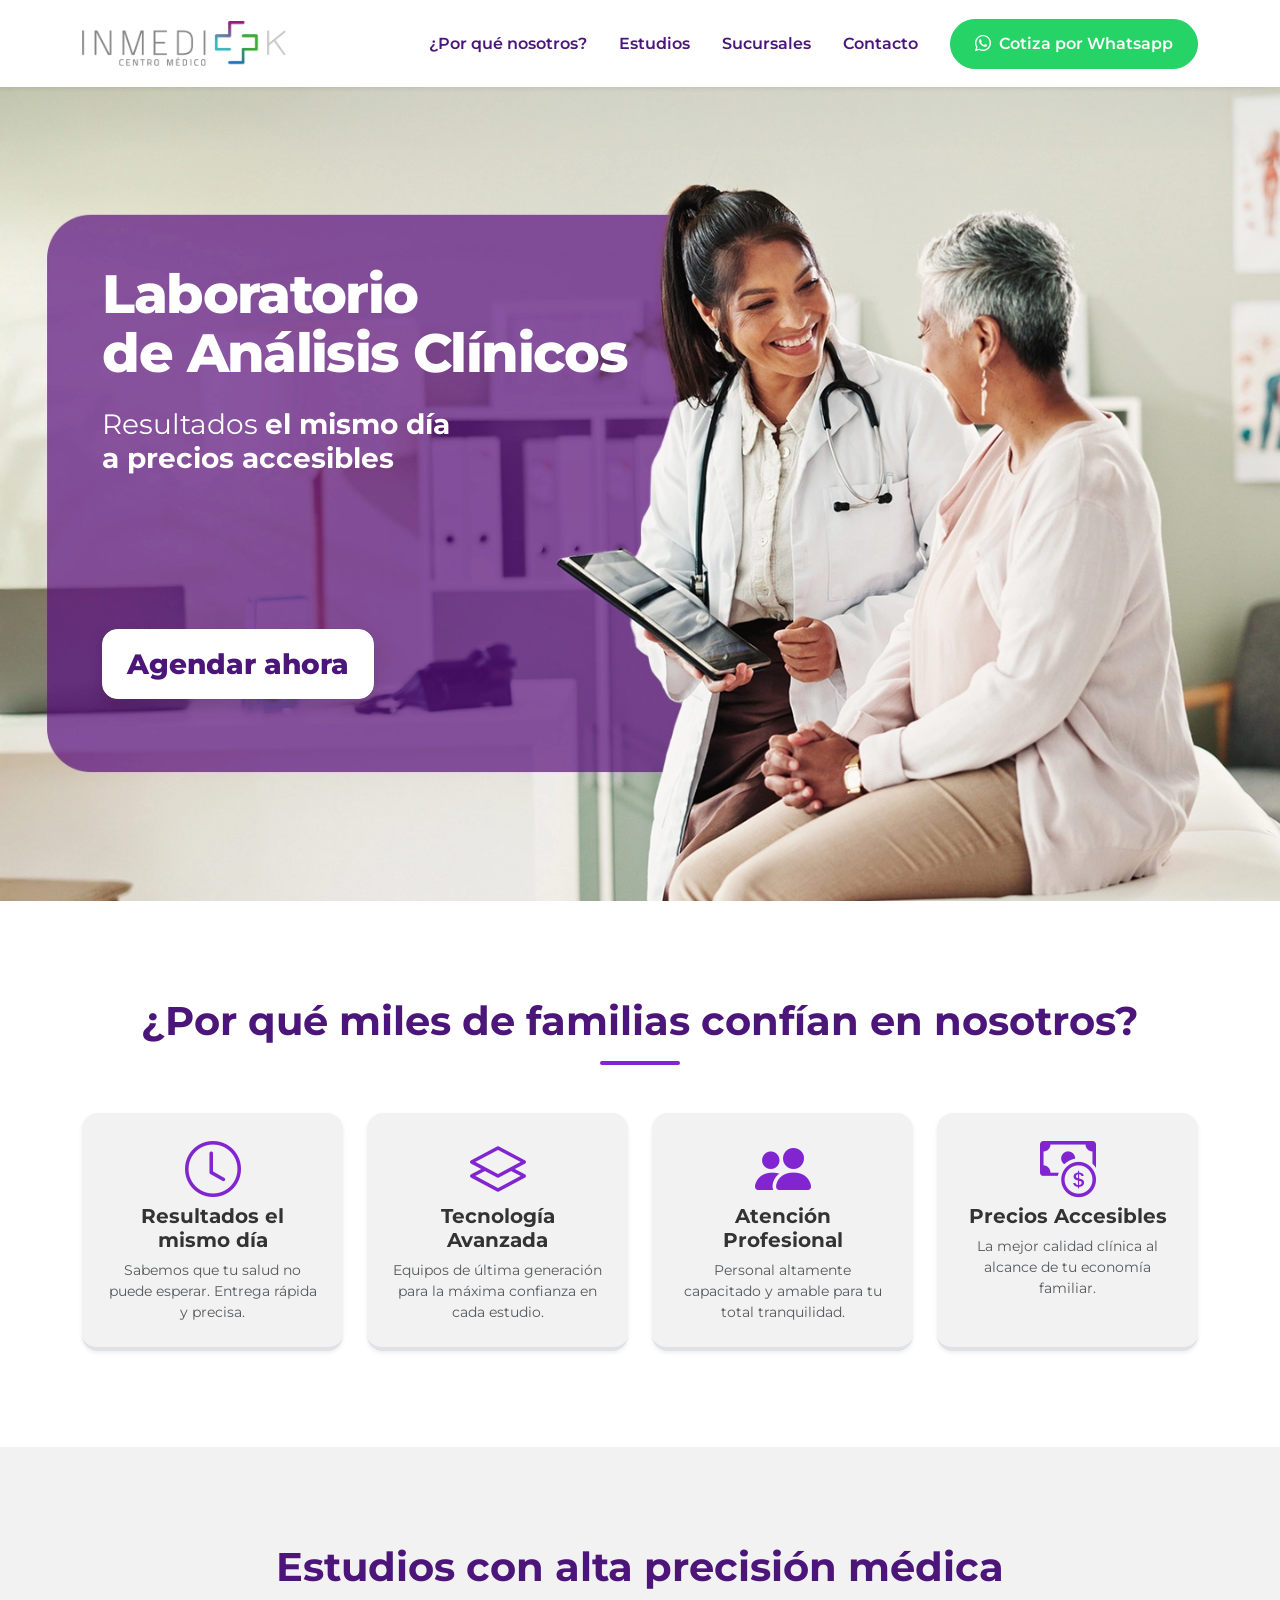
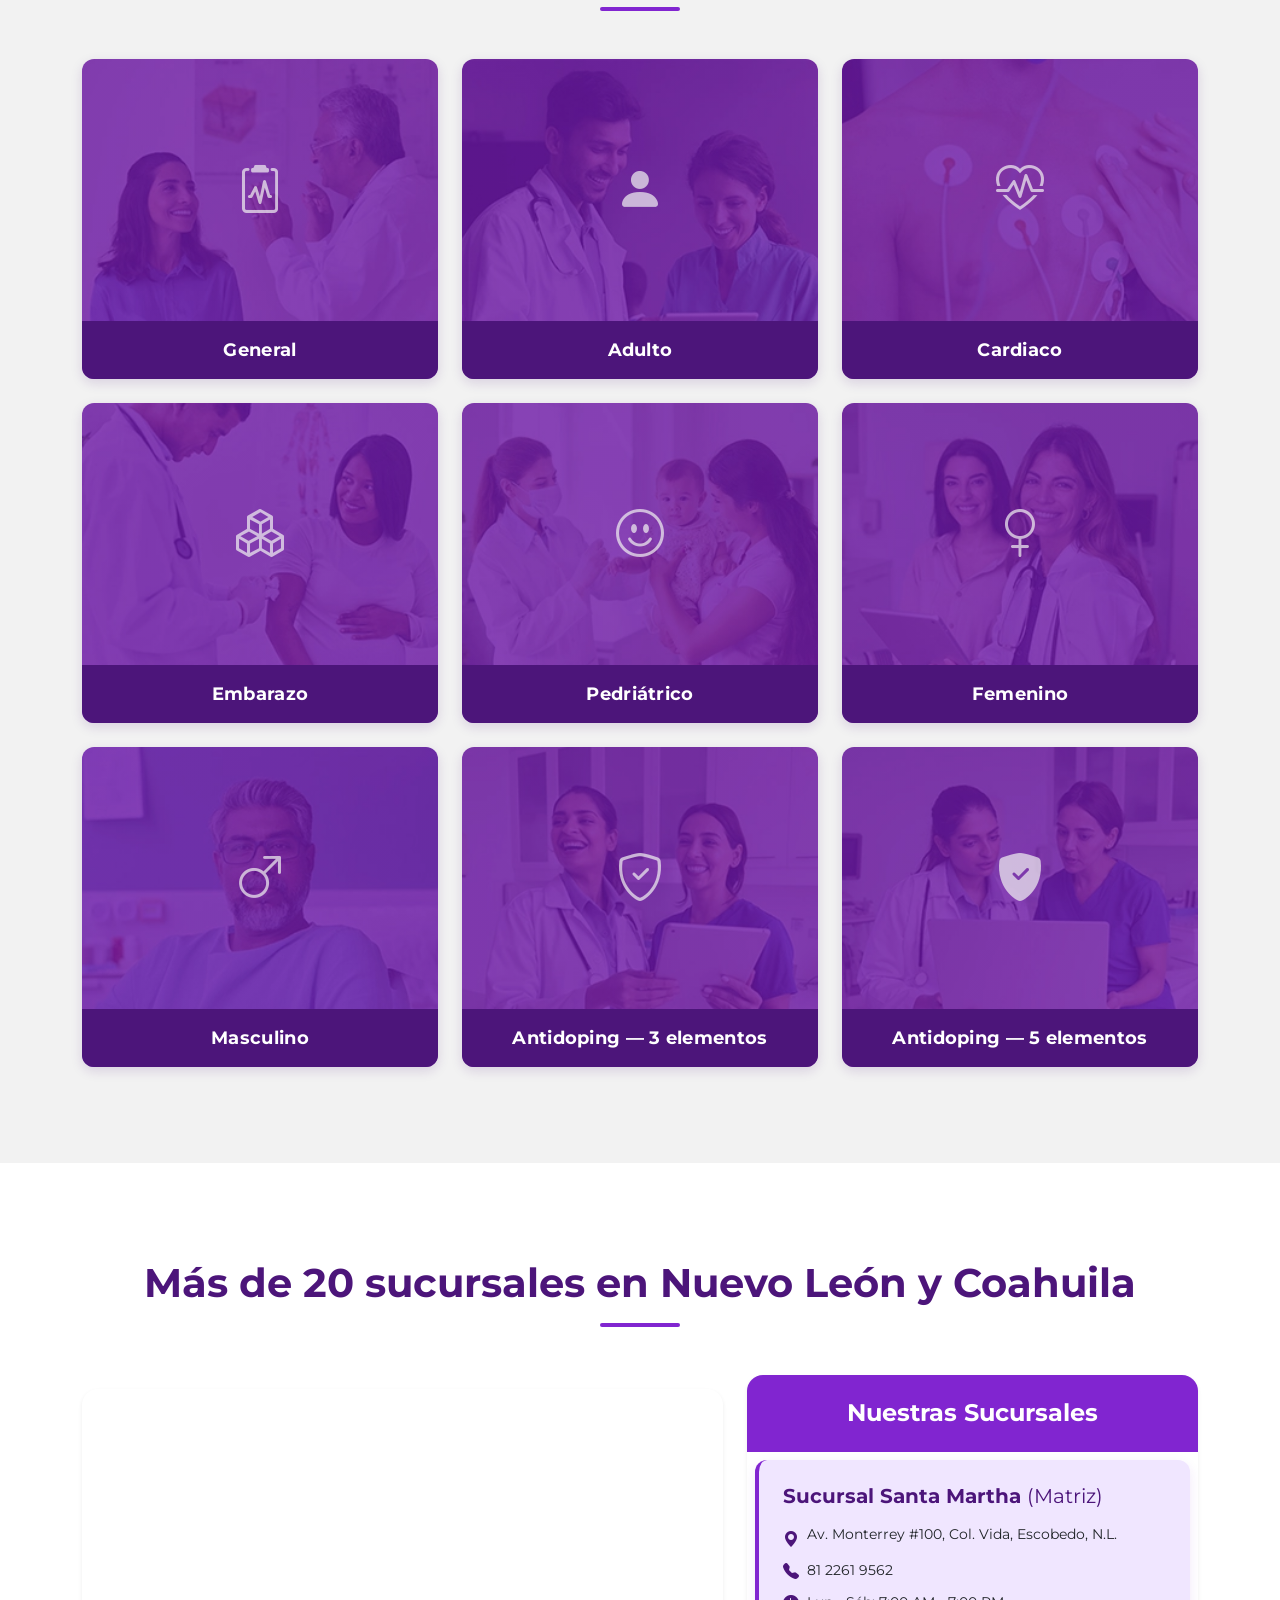
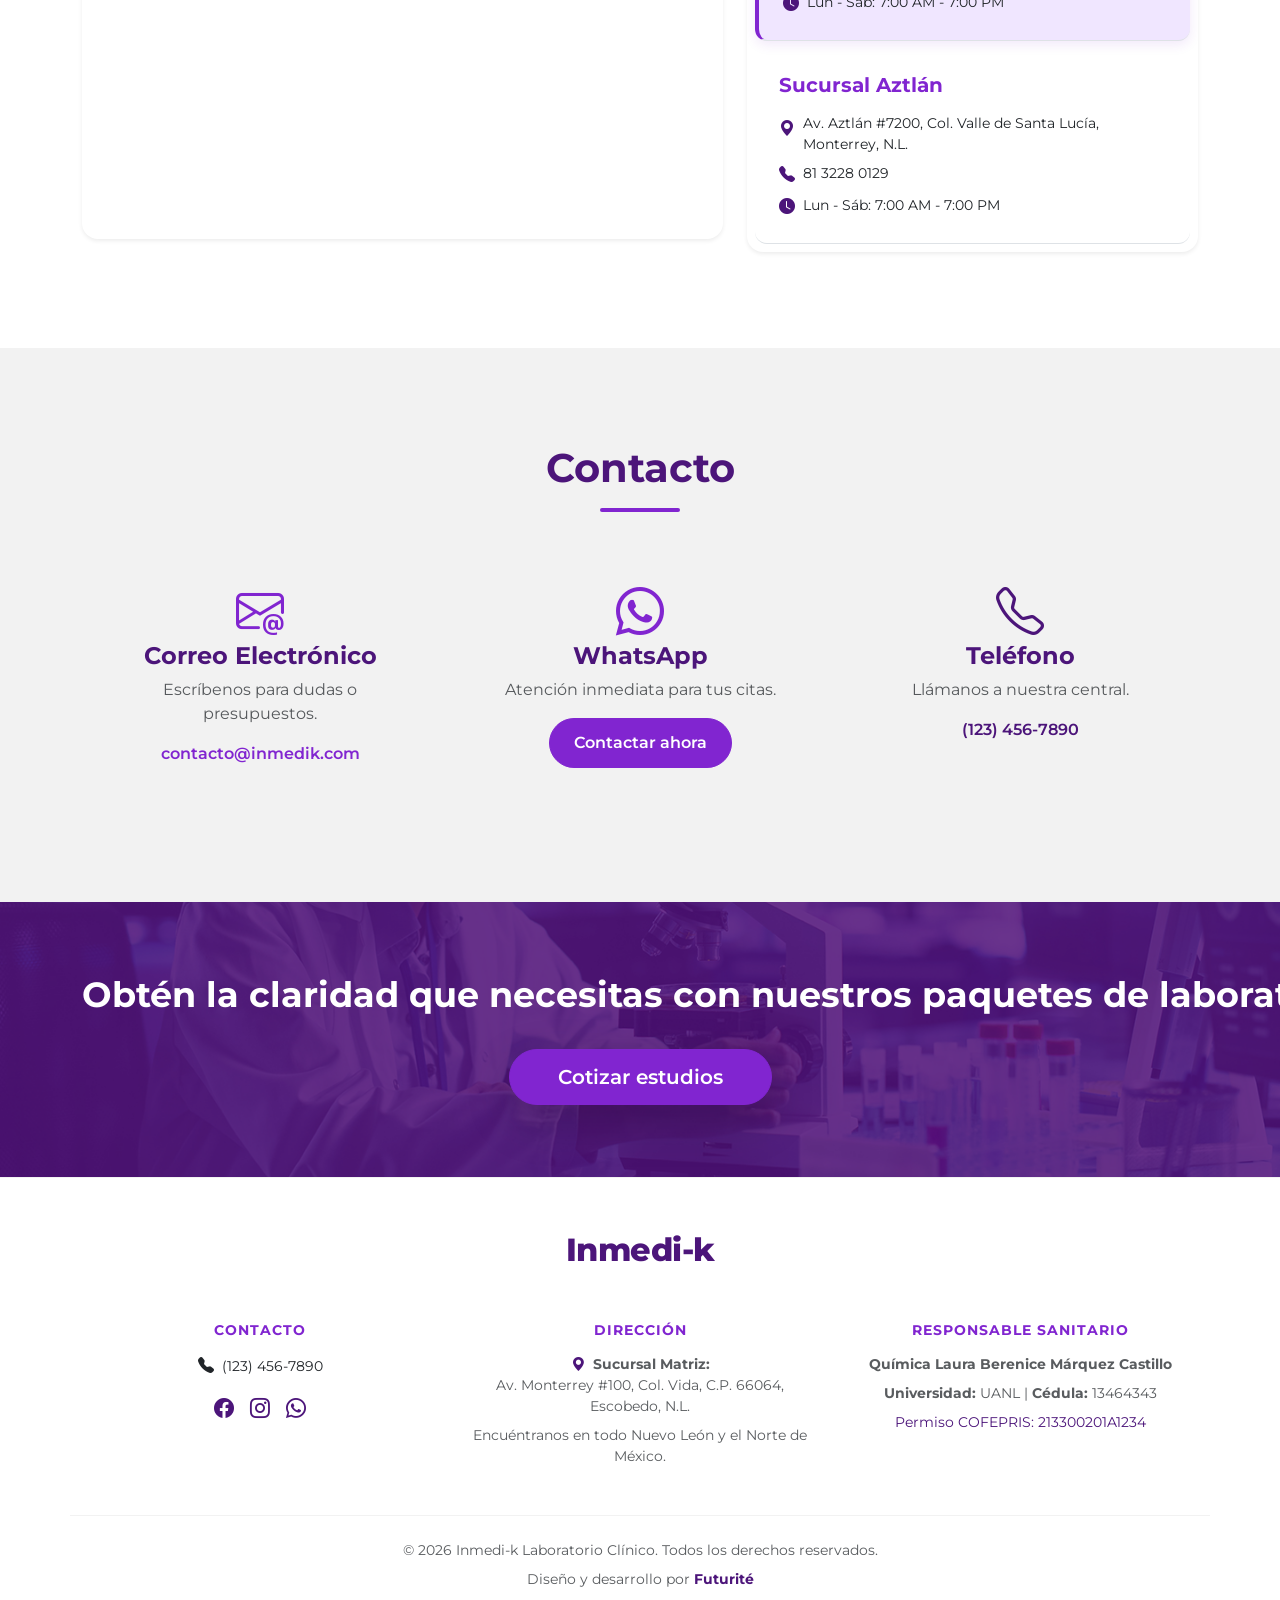
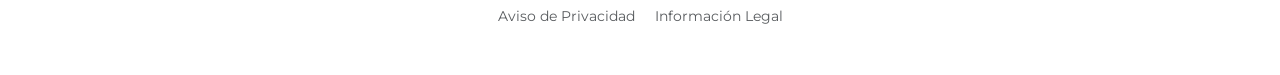
==== index.html @ 32370021 "Ajuste en la sección Hero y actualización de la sección de familias que confían en nosotros" ====
<!DOCTYPE html>
<html lang="es">

<head>
    <!-- Google Tag Manager -->
    <script>(function (w, d, s, l, i) {
            w[l] = w[l] || []; w[l].push({
                'gtm.start':
                    new Date().getTime(), event: 'gtm.js'
            }); var f = d.getElementsByTagName(s)[0],
                j = d.createElement(s), dl = l != 'dataLayer' ? '&l=' + l : ''; j.async = true; j.src =
                    'https://www.googletagmanager.com/gtm.js?id=' + i + dl; f.parentNode.insertBefore(j, f);
        })(window, document, 'script', 'dataLayer', 'GTM-M5LB29MB');</script>
    <!-- End Google Tag Manager -->
    <meta charset="UTF-8">
    <meta name="viewport" content="width=device-width, initial-scale=1.0">
    <title>Inmedi-k | Laboratorio de Análisis Clínicos</title>

    <!-- Google Fonts: Montserrat -->
    <link rel="preconnect" href="https://fonts.googleapis.com">
    <link rel="preconnect" href="https://fonts.gstatic.com" crossorigin>
    <link href="https://fonts.googleapis.com/css2?family=Montserrat:wght@400;600;700&display=swap" rel="stylesheet">

    <!-- Bootstrap 5 CSS CDN -->
    <link href="https://cdn.jsdelivr.net/npm/bootstrap@5.3.0/dist/css/bootstrap.min.css" rel="stylesheet">

    <!-- Bootstrap Icons (Optional but recommended for UI) -->
    <link rel="stylesheet" href="https://cdn.jsdelivr.net/npm/bootstrap-icons@1.11.1/font/bootstrap-icons.css">

    <!-- Custom CSS -->
    <link href="style.css" rel="stylesheet">
</head>

<body class="d-flex flex-column min-vh-100">
    <!-- Google Tag Manager (noscript) -->
    <noscript><iframe src="https://www.googletagmanager.com/ns.html?id=GTM-M5LB29MB" height="0" width="0"
            style="display:none;visibility:hidden"></iframe></noscript>
    <!-- End Google Tag Manager (noscript) -->

    <!-- Navbar -->
    <nav class="navbar navbar-expand-lg bg-white fixed-top shadow-sm py-3">
        <div class="container">
            <!-- Brand / Logo as Text (Placeholder until Image Logo) -->
            <a class="navbar-brand" href="#">
                <img src="img/inmedikgris (1).png" alt="Inmedi-k Logo" style="max-height: 45px;">
            </a>

            <button class="navbar-toggler border-0" type="button" data-bs-toggle="collapse" data-bs-toggle="collapse"
                data-bs-target="#navbarNav" aria-controls="navbarNav" aria-expanded="false"
                aria-label="Toggle navigation">
                <span class="navbar-toggler-icon"></span>
            </button>

            <div class="collapse navbar-collapse justify-content-end" id="navbarNav">
                <ul class="navbar-nav align-items-center">
                    <li class="nav-item">
                        <a class="nav-link text-secondary-custom fw-semibold px-3" href="#beneficios">¿Por qué
                            nosotros?</a>
                    </li>
                    <li class="nav-item">
                        <a class="nav-link text-secondary-custom fw-semibold px-3" href="#servicios">Estudios</a>
                    </li>
                    <li class="nav-item">
                        <a class="nav-link text-secondary-custom fw-semibold px-3" href="#sucursales">Sucursales</a>
                    </li>
                    <li class="nav-item">
                        <a class="nav-link text-secondary-custom fw-semibold px-3" href="#formulario">Contacto</a>
                    </li>
                    <li class="nav-item ms-lg-3 mt-3 mt-lg-0">
                        <a class="btn btn-whatsapp rounded-pill px-4" href="https://wa.me/" target="_blank">
                            <i class="bi bi-whatsapp"></i> Cotiza por Whatsapp
                        </a>
                    </li>
                </ul>
            </div>
        </div>
    </nav>
    <!-- Hero Section -->
    <header class="hero-section position-relative w-100 overflow-hidden" style="background-color: #f8f9fa;">
        <!-- Imagen completa sin cortes -->
        <img src="img/hero-(2).webp" alt="Inmedi-k Hero" class="w-100 h-auto d-block">

        <!-- Contenido sobrepuesto (Alineado al cuadro morado de la imagen) -->
        <div class="position-absolute top-0 start-0 w-100 h-100 d-flex align-items-start overflow-hidden">
            <div class="container-fluid" style="padding-left: 8%; padding-right: 8%; padding-top: 14vw;">
                <div class="row g-0">
                    <!-- Alineación precisa con el inicio del cuadro morado -->
                    <div class="col-lg-6 col-md-8 text-white text-start">
                        <div class="hero-item-title" style="margin-bottom: 2vw;">
                            <h1 class="fw-extrabold text-white ls-tight"
                                style="font-size: clamp(1.8rem, 4.2vw, 4.5rem); line-height: 1.1; margin: 0;">
                                Laboratorio <br>
                                de Análisis <br class="d-block d-md-none"> Clínicos
                            </h1>
                        </div>
                        <div class="hero-item-subtitle" style="margin-bottom: 12vw;">
                            <p class="text-white"
                                style="font-size: clamp(1rem, 2.2vw, 2.5rem); line-height: 1.2; font-weight: 400; margin: 0;">
                                Resultados <strong>el mismo día</strong> <br>
                                <strong>a precios accesibles</strong>
                            </p>
                        </div>
                        <div class="hero-item-cta d-none d-sm-block">
                            <a href="#formulario" class="btn btn-white-custom shadow px-4">Agendar ahora</a>
                        </div>
                    </div>
                </div>
            </div>
        </div>
    </header>

    <!-- CTA Móvil (Solo visible en < 576px) -->
    <div class="d-block d-sm-none text-center py-4 bg-white">
        <div class="container">
            <a href="#formulario" class="btn btn-primary-custom btn-lg shadow w-100"
                style="font-size: 1.2rem; padding: 1rem;">Agendar ahora</a>
        </div>
    </div>

    <style>
        /* Ajustes finos para el texto sobre el cuadro morado */
        @media (max-width: 767px) {
            .hero-section .container-fluid {
                padding-top: 25vw !important;
                /* Más espacio arriba en móvil para no tapar caras */
            }

            .hero-item-title h1 {
                font-size: 8vw !important;
                /* Texto más grande en proporción a la pantalla pequeña */
            }

            .hero-item-subtitle p {
                font-size: 4.5vw !important;
            }

            .hero-item-subtitle {
                margin-bottom: 15vw !important;
            }

            .btn-white-custom {
                font-size: 4vw !important;
                padding: 3vw 8vw !important;
                border-radius: 4vw !important;
            }
        }

        /* Ajuste para pantallas extra pequeñas */
        @media (max-width: 480px) {
            .hero-section .container-fluid {
                padding-top: 20vw !important;
            }

            .hero-item-title h1 {
                font-size: 9vw !important;
                margin-bottom: 5px !important;
            }

            .hero-item-subtitle p {
                font-size: 4vw !important;
            }

            .hero-item-subtitle {
                margin-bottom: 5vw !important;
            }
        }

        /* Ajuste extremo para < 430px */
        @media (max-width: 430px) {
            .hero-section .container-fluid {
                padding-top: 14vw !important;
                /* Opción A: Subimos un poco para alejarlo del borde inferior curvo */
                padding-left: 10% !important;
                /* Opción A: Más aire a la izquierda */
            }

            .hero-item-title {
                margin-bottom: 12vw !important;
                /* Espacio extra entre Título y Subtítulo */
            }

            .hero-item-title h1 {
                font-size: 5.5vw !important;
                line-height: 1.05 !important;
                margin: 0 !important;
            }

            .hero-item-subtitle p {
                font-size: 3.2vw !important;
            }

            .hero-item-subtitle {
                margin-bottom: 4vw !important;
            }

            /* El botón original permanece oculto */
        }
    </style>
    <section id="beneficios" class="py-5 bg-white">
        <div class="container py-md-5">
            <div class="text-center mb-5">
                <h2 class="display-6 fw-bold">¿Por qué miles de familias confían en nosotros?</h2>
                <div class="mx-auto mt-3"
                    style="height: 4px; width: 80px; background-color: var(--primary-color); border-radius: 2px;"></div>
            </div>
            <div class="row g-4 text-center">
                <div class="col-md-3">
                    <div
                        class="p-4 rounded-4 shadow-sm h-100 bg-accent-custom border-bottom border-primary-custom border-4">
                        <i class="bi bi-clock display-4 text-primary-custom mb-3"></i>
                        <h3 class="h5 fw-bold">Resultados el mismo día</h3>
                        <p class="small text-muted mb-0">Sabemos que tu salud no puede esperar. Entrega rápida y
                            precisa.</p>
                    </div>
                </div>
                <div class="col-md-3">
                    <div
                        class="p-4 rounded-4 shadow-sm h-100 bg-accent-custom border-bottom border-primary-custom border-4">
                        <i class="bi bi-layers display-4 text-primary-custom mb-3"></i>
                        <h3 class="h5 fw-bold">Tecnología Avanzada</h3>
                        <p class="small text-muted mb-0">Equipos de última generación para la máxima confianza en cada
                            estudio.</p>
                    </div>
                </div>
                <div class="col-md-3">
                    <div
                        class="p-4 rounded-4 shadow-sm h-100 bg-accent-custom border-bottom border-primary-custom border-4">
                        <i class="bi bi-people-fill display-4 text-primary-custom mb-3"></i>
                        <h3 class="h5 fw-bold">Atención Profesional</h3>
                        <p class="small text-muted mb-0">Personal altamente capacitado y amable para tu total
                            tranquilidad.</p>
                    </div>
                </div>
                <div class="col-md-3">
                    <div
                        class="p-4 rounded-4 shadow-sm h-100 bg-accent-custom border-bottom border-primary-custom border-4">
                        <i class="bi bi-cash-coin display-4 text-primary-custom mb-3"></i>
                        <h3 class="h5 fw-bold">Precios Accesibles</h3>
                        <p class="small text-muted mb-0">La mejor calidad clínica al alcance de tu economía familiar.
                        </p>
                    </div>
                </div>
            </div>
        </div>
    </section>

    <!-- Sección Estudios (Anteriormente Servicios) -->
    <section id="servicios" class="py-5 bg-accent-custom">
        <div class="container py-md-5">
            <div class="text-center mb-5">
                <h2 class="display-6 fw-bold">Estudios con alta precisión médica</h2>
                <div class="mx-auto mt-3"
                    style="height: 4px; width: 80px; background-color: var(--primary-color); border-radius: 2px;"></div>
            </div>

            <div class="row g-4">
                <!-- 1. General -->
                <div class="col-md-6 col-lg-4">
                    <div class="flip-card">
                        <div class="flip-card-inner">
                            <div class="flip-card-front"
                                style="background: linear-gradient(rgba(129, 37, 208, 0.4), rgba(129, 37, 208, 0.4)), url('img/350x265/General.webp') top/cover no-repeat;">
                                <i class="bi bi-clipboard2-pulse card-icon"></i>
                                <div class="card-label">General</div>
                            </div>
                            <div class="flip-card-back">
                                <h4>General</h4>
                                <ul>
                                    <li><i class="bi bi-check-circle-fill text-primary-custom me-2"></i>Glucosa</li>
                                    <li><i class="bi bi-check-circle-fill text-primary-custom me-2"></i>Colesterol</li>
                                    <li><i class="bi bi-check-circle-fill text-primary-custom me-2"></i>Triglicéridos
                                    </li>
                                    <li><i class="bi bi-check-circle-fill text-primary-custom me-2"></i>Biometría
                                        Hemática</li>
                                    <li><i class="bi bi-check-circle-fill text-primary-custom me-2"></i>Examen general
                                        de orina</li>
                                    <li><i class="bi bi-check-circle-fill text-primary-custom me-2"></i>Consulta de
                                        revisión</li>
                                </ul>
                            </div>
                        </div>
                    </div>
                </div>

                <!-- 2. Adulto -->
                <div class="col-md-6 col-lg-4">
                    <div class="flip-card">
                        <div class="flip-card-inner">
                            <div class="flip-card-front"
                                style="background: linear-gradient(rgba(129, 37, 208, 0.4), rgba(129, 37, 208, 0.4)), url('img/350x265/Adulto.webp') top/cover no-repeat;">
                                <i class="bi bi-person-fill card-icon"></i>
                                <div class="card-label">Adulto</div>
                            </div>
                            <div class="flip-card-back">
                                <h4>Adulto</h4>
                                <ul>
                                    <li><i class="bi bi-check-circle-fill text-primary-custom me-2"></i>Check up general
                                        (Glucosa, colesterol, triglicéridos, biometría, EGO)</li>
                                    <li><i class="bi bi-check-circle-fill text-primary-custom me-2"></i>Creatinina</li>
                                    <li><i class="bi bi-check-circle-fill text-primary-custom me-2"></i>Urea</li>
                                    <li><i class="bi bi-check-circle-fill text-primary-custom me-2"></i>Consulta general
                                    </li>
                                </ul>
                            </div>
                        </div>
                    </div>
                </div>

                <!-- 3. Cardiaco -->
                <div class="col-md-6 col-lg-4">
                    <div class="flip-card">
                        <div class="flip-card-inner">
                            <div class="flip-card-front"
                                style="background: linear-gradient(rgba(129, 37, 208, 0.4), rgba(129, 37, 208, 0.4)), url('img/350x265/Cardio.webp') top/cover no-repeat;">
                                <i class="bi bi-heart-pulse card-icon"></i>
                                <div class="card-label">Cardiaco</div>
                            </div>
                            <div class="flip-card-back">
                                <h4>Cardiaco</h4>
                                <ul>
                                    <li><i class="bi bi-check-circle-fill text-primary-custom me-2"></i>Colesterol</li>
                                    <li><i class="bi bi-check-circle-fill text-primary-custom me-2"></i>Triglicéridos
                                    </li>
                                    <li><i class="bi bi-check-circle-fill text-primary-custom me-2"></i>Rayos X de tórax
                                    </li>
                                    <li><i
                                            class="bi bi-check-circle-fill text-primary-custom me-2"></i>Electrocardiograma
                                    </li>
                                    <li><i class="bi bi-check-circle-fill text-primary-custom me-2"></i>Medicina interna
                                    </li>
                                </ul>
                            </div>
                        </div>
                    </div>
                </div>

                <!-- 4. Embarazo -->
                <div class="col-md-6 col-lg-4">
                    <div class="flip-card">
                        <div class="flip-card-inner">
                            <div class="flip-card-front"
                                style="background: linear-gradient(rgba(129, 37, 208, 0.4), rgba(129, 37, 208, 0.4)), url('img/350x265/Embarazo.webp') top/cover no-repeat;">
                                <i class="bi bi-boxes card-icon"></i>
                                <div class="card-label">Embarazo</div>
                            </div>
                            <div class="flip-card-back">
                                <h4>Embarazo</h4>
                                <ul>
                                    <li><i class="bi bi-check-circle-fill text-primary-custom me-2"></i>Perfil prenatal
                                    </li>
                                    <li><i class="bi bi-check-circle-fill text-primary-custom me-2"></i>Química
                                        Sanguínea</li>
                                    <li><i class="bi bi-check-circle-fill text-primary-custom me-2"></i>VIH</li>
                                    <li><i class="bi bi-check-circle-fill text-primary-custom me-2"></i>Consulta
                                        ginecológica</li>
                                </ul>
                            </div>
                        </div>
                    </div>
                </div>

                <!-- 5. Pedriátrico -->
                <div class="col-md-6 col-lg-4">
                    <div class="flip-card">
                        <div class="flip-card-inner">
                            <div class="flip-card-front"
                                style="background: linear-gradient(rgba(129, 37, 208, 0.4), rgba(129, 37, 208, 0.4)), url('img/350x265/pediatria.webp') top/cover no-repeat;">
                                <i class="bi bi-emoji-smile card-icon"></i>
                                <div class="card-label">Pedriátrico</div>
                            </div>
                            <div class="flip-card-back">
                                <h4>Pedriátrico</h4>
                                <ul>
                                    <li><i class="bi bi-check-circle-fill text-primary-custom me-2"></i>Biometría</li>
                                    <li><i class="bi bi-check-circle-fill text-primary-custom me-2"></i>Coprológico</li>
                                    <li><i class="bi bi-check-circle-fill text-primary-custom me-2"></i>Examen general
                                        de orina</li>
                                    <li><i class="bi bi-check-circle-fill text-primary-custom me-2"></i>Consulta
                                        pediátrica</li>
                                </ul>
                            </div>
                        </div>
                    </div>
                </div>

                <!-- 6. Femenino -->
                <div class="col-md-6 col-lg-4">
                    <div class="flip-card">
                        <div class="flip-card-inner">
                            <div class="flip-card-front"
                                style="background: linear-gradient(rgba(129, 37, 208, 0.4), rgba(129, 37, 208, 0.4)), url('img/350x265/Femenino.webp') top/cover no-repeat;">
                                <i class="bi bi-gender-female card-icon"></i>
                                <div class="card-label">Femenino</div>
                            </div>
                            <div class="flip-card-back">
                                <h4>Femenino</h4>
                                <ul>
                                    <li><i class="bi bi-check-circle-fill text-primary-custom me-2"></i>Perfil hormonal
                                    </li>
                                    <li><i class="bi bi-check-circle-fill text-primary-custom me-2"></i>Papanicolau</li>
                                    <li><i class="bi bi-check-circle-fill text-primary-custom me-2"></i>Ginecología</li>
                                    <li><i class="bi bi-check-circle-fill text-primary-custom me-2"></i>Eco de mama</li>
                                </ul>
                            </div>
                        </div>
                    </div>
                </div>

                <!-- 7. Masculino -->
                <div class="col-md-6 col-lg-4">
                    <div class="flip-card">
                        <div class="flip-card-inner">
                            <div class="flip-card-front"
                                style="background: linear-gradient(rgba(129, 37, 208, 0.4), rgba(129, 37, 208, 0.4)), url('img/350x265/Masculino.webp') top/cover no-repeat;">
                                <i class="bi bi-gender-male card-icon"></i>
                                <div class="card-label">Masculino</div>
                            </div>
                            <div class="flip-card-back">
                                <h4>Masculino</h4>
                                <ul>
                                    <li><i class="bi bi-check-circle-fill text-primary-custom me-2"></i>Check up general
                                    </li>
                                    <li><i class="bi bi-check-circle-fill text-primary-custom me-2"></i>Antígeno
                                        prostático</li>
                                    <li><i class="bi bi-check-circle-fill text-primary-custom me-2"></i>Ultrasonido
                                        prostático</li>
                                    <li><i class="bi bi-check-circle-fill text-primary-custom me-2"></i>Revisión general
                                    </li>
                                </ul>
                            </div>
                        </div>
                    </div>
                </div>

                <!-- 8. Antidoping 3 -->
                <div class="col-md-6 col-lg-4">
                    <div class="flip-card">
                        <div class="flip-card-inner">
                            <div class="flip-card-front"
                                style="background: linear-gradient(rgba(129, 37, 208, 0.4), rgba(129, 37, 208, 0.4)), url('img/350x265/Doping 3 (1).webp') top/cover no-repeat;">
                                <i class="bi bi-shield-check card-icon"></i>
                                <div class="card-label">Antidoping — 3 elementos</div>
                            </div>
                            <div class="flip-card-back">
                                <h4>Antidoping 3</h4>
                                <ul>
                                    <li><i class="bi bi-check-circle-fill text-primary-custom me-2"></i>Cocaína</li>
                                    <li><i class="bi bi-check-circle-fill text-primary-custom me-2"></i>Marihuana</li>
                                    <li><i class="bi bi-check-circle-fill text-primary-custom me-2"></i>Anfetaminas</li>
                                </ul>
                            </div>
                        </div>
                    </div>
                </div>

                <!-- 9. Antidoping 5 -->
                <div class="col-md-6 col-lg-4">
                    <div class="flip-card">
                        <div class="flip-card-inner">
                            <div class="flip-card-front"
                                style="background: linear-gradient(rgba(129, 37, 208, 0.4), rgba(129, 37, 208, 0.4)), url('img/350x265/doping-5.webp') top/cover no-repeat;">
                                <i class="bi bi-shield-fill-check card-icon"></i>
                                <div class="card-label">Antidoping — 5 elementos</div>
                            </div>
                            <div class="flip-card-back">
                                <h4>Antidoping 5</h4>
                                <ul>
                                    <li><i class="bi bi-check-circle-fill text-primary-custom me-2"></i>Cocaína</li>
                                    <li><i class="bi bi-check-circle-fill text-primary-custom me-2"></i>Marihuana</li>
                                    <li><i class="bi bi-check-circle-fill text-primary-custom me-2"></i>Anfetaminas</li>
                                    <li><i class="bi bi-check-circle-fill text-primary-custom me-2"></i>Benzodiacepinas
                                    </li>
                                    <li><i class="bi bi-check-circle-fill text-primary-custom me-2"></i>Barbitúricos
                                    </li>
                                </ul>
                            </div>
                        </div>
                    </div>
                </div>
            </div>
        </div>
    </section>

    <!-- Sección Sucursales -->
    <section id="sucursales" class="py-5 bg-white">
        <div class="container py-md-5">
            <div class="text-center mb-5">
                <h2 class="display-6 fw-bold">Más de 20 sucursales en Nuevo León y Coahuila</h2>
                <div class="mx-auto mt-3"
                    style="height: 4px; width: 80px; background-color: var(--primary-color); border-radius: 2px;"></div>
            </div>
            <div class="row g-4 align-items-center">
                <!-- Columna Izquierda: Mapa -->
                <div class="col-lg-7">
                    <div class="rounded-4 overflow-hidden shadow-sm position-relative" style="height: 450px;">
                        <!-- Overlay para móviles <= 425px (Redirige a Google Maps) -->
                        <a href="https://www.google.com.mx/maps/search/Inmedi-k/" target="_blank"
                            class="mobile-map-overlay"></a>

                        <iframe id="map-iframe"
                            src="https://maps.google.com/maps?q=Av. Monterrey 100, Col. Vida, 66064 Escobedo, N.L.&output=embed"
                            width="100%" height="100%" style="border:0;" allowfullscreen="" loading="lazy"
                            referrerpolicy="no-referrer-when-downgrade">
                        </iframe>
                    </div>
                </div>
                <!-- Columna Derecha: Tarjeta Unificada -->
                <div class="col-lg-5">
                    <div class="card border-0 shadow-sm rounded-4 overflow-hidden">
                        <div class="bg-primary-custom p-4 text-white text-center">
                            <h3 class="h4 fw-bold mb-0 text-white">Nuestras Sucursales</h3>
                        </div>
                        <div class="card-body p-0">
                            <!-- Contenedor con Scroll -->
                            <div class="sucursales-list p-4" style="max-height: 400px; overflow-y: auto;">
                                <!-- 0. Santa Martha (Matriz) -->
                                <div class="branch-item mb-4 pb-4 border-bottom active"
                                    data-location="Av. Monterrey 100, Col. Vida, 66064 Escobedo, N.L.">
                                    <h4 class="h5 fw-bold text-primary-custom mb-3">Sucursal Santa Martha <span
                                            class="text-secondary-custom fw-normal">(Matriz)</span></h4>
                                    <div class="d-flex mb-2">
                                        <i class="bi bi-geo-alt-fill text-secondary-custom me-2 mt-1"></i>
                                        <p class="mb-0 small">Av. Monterrey #100, Col. Vida, Escobedo, N.L.</p>
                                    </div>
                                    <div class="d-flex mb-2">
                                        <i class="bi bi-telephone-fill text-secondary-custom me-2"></i>
                                        <p class="mb-0 small">81 2261 9562</p>
                                    </div>
                                    <div class="d-flex">
                                        <i class="bi bi-clock-fill text-secondary-custom me-2"></i>
                                        <p class="mb-0 small">Lun - Sáb: 7:00 AM - 7:00 PM</p>
                                    </div>
                                </div>
                                <!-- 1. Aztlán -->
                                <div class="branch-item mb-4 pb-4 border-bottom"
                                    data-location="Av. Aztlán 7200, Col. Valle de Santa Lucía, Monterrey, N.L.">
                                    <h4 class="h5 fw-bold text-primary-custom mb-3">Sucursal Aztlán</h4>
                                    <div class="d-flex mb-2">
                                        <i class="bi bi-geo-alt-fill text-secondary-custom me-2 mt-1"></i>
                                        <p class="mb-0 small">Av. Aztlán #7200, Col. Valle de Santa Lucía, Monterrey,
                                            N.L.</p>
                                    </div>
                                    <div class="d-flex mb-2">
                                        <i class="bi bi-telephone-fill text-secondary-custom me-2"></i>
                                        <p class="mb-0 small">81 3228 0129</p>
                                    </div>
                                    <div class="d-flex">
                                        <i class="bi bi-clock-fill text-secondary-custom me-2"></i>
                                        <p class="mb-0 small">Lun - Sáb: 7:00 AM - 7:00 PM</p>
                                    </div>
                                </div>
                                <!-- 2. Puerta de Hierro -->
                                <div class="branch-item mb-4 pb-4 border-bottom"
                                    data-location="Fracc. Puerta de Hierro 526, Col. Colonial Cumbres, Monterrey, N.L.">
                                    <h4 class="h5 fw-bold text-primary-custom mb-3">Sucursal Puerta de Hierro</h4>
                                    <div class="d-flex mb-2">
                                        <i class="bi bi-geo-alt-fill text-secondary-custom me-2 mt-1"></i>
                                        <p class="mb-0 small">Fracc. Puerta de Hierro #526, Col. Colonial Cumbres,
                                            Monterrey, N.L.</p>
                                    </div>
                                    <div class="d-flex">
                                        <i class="bi bi-clock-fill text-secondary-custom me-2"></i>
                                        <p class="mb-0 small">Lun - Sáb: 8:00 AM - 6:00 PM</p>
                                    </div>
                                </div>
                                <!-- 3. Acueducto -->
                                <div class="branch-item mb-4 pb-4 border-bottom"
                                    data-location="Acueducto Palma 340, Col. Girasoles 4to Sector, Escobedo, N.L.">
                                    <h4 class="h5 fw-bold text-primary-custom mb-3">Sucursal Acueducto</h4>
                                    <div class="d-flex mb-2">
                                        <i class="bi bi-geo-alt-fill text-secondary-custom me-2 mt-1"></i>
                                        <p class="mb-0 small">Acueducto Palma #340, Col. Girasoles 4to Sector, Escobedo,
                                            N.L.</p>
                                    </div>
                                    <div class="d-flex mb-2">
                                        <i class="bi bi-telephone-fill text-secondary-custom me-2"></i>
                                        <p class="mb-0 small">81 2135 6464</p>
                                    </div>
                                    <div class="d-flex">
                                        <i class="bi bi-clock-fill text-secondary-custom me-2"></i>
                                        <p class="mb-0 small">Lun - Sáb: 7:00 AM - 7:00 PM</p>
                                    </div>
                                </div>
                                <!-- 4. Apodaca -->
                                <div class="branch-item mb-4 pb-4 border-bottom"
                                    data-location="Morelos 201, Col. Apodaca Centro, Apodaca, N.L.">
                                    <h4 class="h5 fw-bold text-primary-custom mb-3">Sucursal Apodaca</h4>
                                    <div class="d-flex mb-2">
                                        <i class="bi bi-geo-alt-fill text-secondary-custom me-2 mt-1"></i>
                                        <p class="mb-0 small">Morelos #201, Col. Apodaca Centro, Apodaca, N.L.</p>
                                    </div>
                                    <div class="d-flex mb-2">
                                        <i class="bi bi-telephone-fill text-secondary-custom me-2"></i>
                                        <p class="mb-0 small">81 4769 7693</p>
                                    </div>
                                    <div class="d-flex">
                                        <i class="bi bi-clock-fill text-secondary-custom me-2"></i>
                                        <p class="mb-0 small">Lun - Sáb: 7:00 AM - 7:00 PM</p>
                                    </div>
                                </div>
                                <!-- 5. Capellanía -->
                                <div class="branch-item mb-4 pb-4 border-bottom"
                                    data-location="Av. Hacienda del Sol 503, Col. Héroes de Capellanía, García, N.L.">
                                    <h4 class="h5 fw-bold text-primary-custom mb-3">Sucursal Capellanía</h4>
                                    <div class="d-flex mb-2">
                                        <i class="bi bi-geo-alt-fill text-secondary-custom me-2 mt-1"></i>
                                        <p class="mb-0 small">Av. Hacienda del Sol #503, Col. Héroes de Capellanía,
                                            García, N.L.</p>
                                    </div>
                                    <div class="d-flex mb-2">
                                        <i class="bi bi-telephone-fill text-secondary-custom me-2"></i>
                                        <p class="mb-0 small">81 2164 5003</p>
                                    </div>
                                    <div class="d-flex">
                                        <i class="bi bi-clock-fill text-secondary-custom me-2"></i>
                                        <p class="mb-0 small">Atención 24 Horas</p>
                                    </div>
                                </div>
                                <!-- 6. Guadalupe -->
                                <div class="branch-item mb-4 pb-4 border-bottom"
                                    data-location="Carretera Reynosa 403, Col. Tres Caminos, Guadalupe, N.L.">
                                    <h4 class="h5 fw-bold text-primary-custom mb-3">Sucursal Guadalupe</h4>
                                    <div class="d-flex mb-2">
                                        <i class="bi bi-geo-alt-fill text-secondary-custom me-2 mt-1"></i>
                                        <p class="mb-0 small">Carretera Reynosa #403, Col. Tres Caminos, Guadalupe, N.L.
                                        </p>
                                    </div>
                                    <div class="d-flex mb-2">
                                        <i class="bi bi-telephone-fill text-secondary-custom me-2"></i>
                                        <p class="mb-0 small">81 2711 6400</p>
                                    </div>
                                    <div class="d-flex">
                                        <i class="bi bi-clock-fill text-secondary-custom me-2"></i>
                                        <p class="mb-0 small">Lun - Sáb: 7:00 AM - 7:00 PM</p>
                                    </div>
                                </div>
                                <!-- 7. Juárez -->
                                <div class="branch-item mb-4 pb-4 border-bottom"
                                    data-location="Colonia Centro Benito Juárez 401, Juárez, N.L.">
                                    <h4 class="h5 fw-bold text-primary-custom mb-3">Sucursal Juárez</h4>
                                    <div class="d-flex mb-2">
                                        <i class="bi bi-geo-alt-fill text-secondary-custom me-2 mt-1"></i>
                                        <p class="mb-0 small">Colonia Centro Benito Juárez #401, Juárez, N.L.</p>
                                    </div>
                                    <div class="d-flex mb-2">
                                        <i class="bi bi-telephone-fill text-secondary-custom me-2"></i>
                                        <p class="mb-0 small">81 2235 9774</p>
                                    </div>
                                    <div class="d-flex">
                                        <i class="bi bi-clock-fill text-secondary-custom me-2"></i>
                                        <p class="mb-0 small">Lun - Sáb: 7:00 AM - 7:00 PM</p>
                                    </div>
                                </div>
                                <!-- 8. Lincoln -->
                                <div class="branch-item mb-4 pb-4 border-bottom"
                                    data-location="Av. Lincoln 601, Col. Villas del Poniente, García, N.L.">
                                    <h4 class="h5 fw-bold text-primary-custom mb-3">Sucursal Lincoln</h4>
                                    <div class="d-flex mb-2">
                                        <i class="bi bi-geo-alt-fill text-secondary-custom me-2 mt-1"></i>
                                        <p class="mb-0 small">Av. Lincoln #601, Col. Villas del Poniente, García, N.L.
                                        </p>
                                    </div>
                                    <div class="d-flex mb-2">
                                        <i class="bi bi-telephone-fill text-secondary-custom me-2"></i>
                                        <p class="mb-0 small">81 2167 2526</p>
                                    </div>
                                    <div class="d-flex">
                                        <i class="bi bi-clock-fill text-secondary-custom me-2"></i>
                                        <p class="mb-0 small">Lun - Sáb: 7:00 AM - 7:00 PM</p>
                                    </div>
                                </div>
                                <!-- 9. San Pedro 400 -->
                                <div class="branch-item mb-4 pb-4 border-bottom"
                                    data-location="Av. Manuel J. Clouthier 307, Col. San Pedro 400, San Pedro Garza García, N.L.">
                                    <h4 class="h5 fw-bold text-primary-custom mb-3">Sucursal San Pedro 400</h4>
                                    <div class="d-flex mb-2">
                                        <i class="bi bi-geo-alt-fill text-secondary-custom me-2 mt-1"></i>
                                        <p class="mb-0 small">Av. Manuel J. Clouthier No. 307, Col. San Pedro 400, San
                                            Pedro Garza García, N.L.</p>
                                    </div>
                                    <div class="d-flex mb-2">
                                        <i class="bi bi-telephone-fill text-secondary-custom me-2"></i>
                                        <p class="mb-0 small">81 4089 3396</p>
                                    </div>
                                    <div class="d-flex">
                                        <i class="bi bi-clock-fill text-secondary-custom me-2"></i>
                                        <p class="mb-0 small">Lun - Sáb: 7:00 AM - 7:00 PM</p>
                                    </div>
                                </div>
                                <!-- 10. Santa Catarina -->
                                <div class="branch-item mb-4 pb-4 border-bottom"
                                    data-location="Av. Manuel Ordoñez 113, Col. Cd. Santa Catarina Centro, Santa Catarina, N.L.">
                                    <h4 class="h5 fw-bold text-primary-custom mb-3">Sucursal Santa Catarina</h4>
                                    <div class="d-flex mb-2">
                                        <i class="bi bi-geo-alt-fill text-secondary-custom me-2 mt-1"></i>
                                        <p class="mb-0 small">Av. Manuel Ordoñez No. 113, Col. Cd. Santa Catarina
                                            Centro, Santa Catarina, N.L.</p>
                                    </div>
                                    <div class="d-flex mb-2">
                                        <i class="bi bi-telephone-fill text-secondary-custom me-2"></i>
                                        <p class="mb-0 small">81 4870 7558</p>
                                    </div>
                                    <div class="d-flex">
                                        <i class="bi bi-clock-fill text-secondary-custom me-2"></i>
                                        <p class="mb-0 small">Lun - Sáb: 7:00 AM - 7:00 PM</p>
                                    </div>
                                </div>
                                <!-- 11. San Nicolás -->
                                <div class="branch-item mb-0"
                                    data-location="Av. Arturo B. De la Garza 478, Col. Villareal, San Nicolás de los Garza, N.L.">
                                    <h4 class="h5 fw-bold text-primary-custom mb-3">Sucursal San Nicolás</h4>
                                    <div class="d-flex mb-2">
                                        <i class="bi bi-geo-alt-fill text-secondary-custom me-2 mt-1"></i>
                                        <p class="mb-0 small">Av. Arturo B. De la Garza No. 478, Col. Villareal, San
                                            Nicolás de los Garza, N.L.</p>
                                    </div>
                                    <div class="d-flex mb-2">
                                        <i class="bi bi-telephone-fill text-secondary-custom me-2"></i>
                                        <p class="mb-0 small">81 2711 6143</p>
                                    </div>
                                    <div class="d-flex">
                                        <i class="bi bi-clock-fill text-secondary-custom me-2"></i>
                                        <p class="mb-0 small">Lun - Sáb: 7:00 AM - 7:00 PM</p>
                                    </div>
                                </div>
                            </div>
                        </div>
                    </div>
                </div>
            </div>
        </div>
        </div>
        </div>
        </div>
    </section>

    <!-- Sección Contacto -->
    <section id="formulario" class="py-5 bg-accent-custom">
        <div class="container py-md-5">
            <div class="text-center mb-5">
                <h2 class="display-6 fw-bold">Contacto</h2>
                <div class="mx-auto mt-3"
                    style="height: 4px; width: 80px; background-color: var(--primary-color); border-radius: 2px;"></div>
            </div>
            <div class="row justify-content-center text-center">
                <div class="col-md-4">
                    <div class="p-4">
                        <i class="bi bi-envelope-at display-5 text-primary-custom mb-3"></i>
                        <h4 class="fw-bold">Correo Electrónico</h4>
                        <p class="text-muted">Escríbenos para dudas o presupuestos.</p>
                        <p class="fw-semibold text-primary-custom">contacto@inmedik.com</p>
                    </div>
                </div>
                <div class="col-md-4">
                    <div class="p-4">
                        <i class="bi bi-whatsapp display-5 text-primary-custom mb-3"></i>
                        <h4 class="fw-bold">WhatsApp</h4>
                        <p class="text-muted">Atención inmediata para tus citas.</p>
                        <a href="https://wa.me/" class="btn btn-primary-custom rounded-pill px-4">Contactar ahora</a>
                    </div>
                </div>
                <div class="col-md-4">
                    <div class="p-4">
                        <i class="bi bi-telephone display-5 text-secondary-custom mb-3"></i>
                        <h4 class="fw-bold">Teléfono</h4>
                        <p class="text-muted">Llámanos a nuestra central.</p>
                        <p class="fw-semibold text-secondary-custom">(123) 456-7890</p>
                    </div>
                </div>
            </div>
        </div>
        </div>
        </div>
    </section>

    <!-- Banner CTA Intermedio -->
    <section class="py-5 text-white text-center position-relative"
        style="background: url('img/Footer.jpg') center/cover no-repeat;">
        <div class="position-absolute top-0 start-0 w-100 h-100"
            style="background-color: rgba(76, 21, 122, 0.50); z-index: 1;"></div>
        <div class="container py-4 position-relative" style="z-index: 2;">
            <h2 class="fw-bold mb-4 text-white" style="font-size: clamp(1.1rem, 4vw, 2.2rem); white-space: nowrap;">
                Obtén la claridad que necesitas con nuestros paquetes de laboratorio</h2>
            <a href="#formulario" class="btn btn-primary-custom btn-lg rounded-pill shadow-lg mt-2 px-5">Cotizar
                estudios</a>
        </div>
    </section>



    <!-- Footer -->
    <footer class="bg-white text-dark py-5 border-top" style="border-color: rgba(0,0,0,0.05) !important;">
        <div class="container text-center">
            <!-- Brand centered at top -->
            <div class="mb-5">
                <span
                    style="color: var(--secondary-color); font-size: 2rem; font-weight: 800; letter-spacing: -0.5px;">Inmedi-k</span>
            </div>

            <div class="row g-4 justify-content-center">
                <!-- Columna 1: Contacto -->
                <div class="col-lg-4 mb-4 mb-lg-0">
                    <h5 class="fw-bold text-primary-custom mb-3" style="font-size: 0.85rem; letter-spacing: 1px;">
                        CONTACTO</h5>
                    <p class="mb-0 small"><i class="bi bi-telephone-fill me-2 fs-6"></i>(123) 456-7890</p>
                    <div class="d-flex justify-content-center gap-3 mt-3">
                        <a href="https://facebook.com" class="text-secondary-custom fs-5"><i
                                class="bi bi-facebook"></i></a>
                        <a href="https://instagram.com" class="text-secondary-custom fs-5"><i
                                class="bi bi-instagram"></i></a>
                        <a href="https://wa.me/" class="text-secondary-custom fs-5"><i class="bi bi-whatsapp"></i></a>
                    </div>
                </div>

                <!-- Columna 2: Dirección -->
                <div class="col-lg-4 mb-4 mb-lg-0 border-start-lg border-end-lg"
                    style="border-color: rgba(0,0,0,0.05) !important;">
                    <h5 class="fw-bold text-primary-custom mb-3" style="font-size: 0.85rem; letter-spacing: 1px;">
                        DIRECCIÓN</h5>
                    <p class="small text-muted mb-2">
                        <i class="bi bi-geo-alt-fill text-secondary-custom me-1"></i>
                        <strong>Sucursal Matriz:</strong><br>
                        Av. Monterrey #100, Col. Vida, C.P. 66064, Escobedo, N.L.
                    </p>
                    <p class="small text-muted mb-0">Encuéntranos en todo Nuevo León y el Norte de México.</p>
                </div>

                <!-- Columna 3: Responsable Sanitario -->
                <div class="col-lg-4">
                    <h5 class="fw-bold text-primary-custom mb-3" style="font-size: 0.85rem; letter-spacing: 1px;">
                        RESPONSABLE SANITARIO</h5>
                    <div class="small text-muted">
                        <p class="mb-2"><strong>Química Laura Berenice Márquez Castillo</strong></p>
                        <p class="mb-2"><strong>Universidad:</strong> UANL | <strong>Cédula:</strong> 13464343</p>
                        <p class="mb-0 text-secondary-custom">Permiso COFEPRIS: 213300201A1234</p>
                    </div>
                </div>
            </div>

            <!-- Fila Inferior: Copyright y Créditos -->
            <div class="row mt-5 pt-4 border-top" style="border-color: rgba(0,0,0,0.05) !important;">
                <div class="col-md-12">
                    <p class="mb-2 text-muted small">&copy; <span id="currentYear"></span> Inmedi-k Laboratorio Clínico.
                        Todos los derechos reservados.</p>
                    <p class="mb-2 small text-muted">
                        Diseño y desarrollo por <a href="https://futurite.com"
                            class="text-secondary-custom text-decoration-none fw-bold">Futurité</a>
                    </p>
                    <div class="mt-3 small">
                        <a href="#" class="text-muted text-decoration-none me-3 hover-primary">Aviso de Privacidad</a>
                        <a href="#" class="text-muted text-decoration-none hover-primary">Información Legal</a>
                    </div>
                </div>
            </div>
        </div>
    </footer>


    <!-- Floating WhatsApp Button (Mobile Only <= 425px) -->
    <a href="https://wa.me/521234567890" class="whatsapp-float" target="_blank">
        <i class="bi bi-whatsapp"></i>
    </a>

    <!-- Bootstrap 5 JS Bundle -->
    <script src="https://cdn.jsdelivr.net/npm/bootstrap@5.3.0/dist/js/bootstrap.bundle.min.js"></script>
    <!-- Custom JS -->
    <script src="script.js"></script>
</body>

</html>
---- style.css ----
/* ==========================================================================
   Variables de Marca (Inmedi-k)
   ========================================================================== */
:root {
  --primary-color: #8125d0;      /* Morado Medio */
  --secondary-color: #4c157a;    /* Morado Oscuro */
  --accent-color: #f2f2f2;       /* Gris Claro */
  
  --text-dark: #333333;
  --text-muted: #8b8b8b;         /* Gris Medio */
}

/* ==========================================================================
   Estilos Generales
   ========================================================================== */
html, body {
  overflow-x: hidden;
  width: 100%;
  position: relative;
}

body {
  font-family: 'Montserrat', sans-serif;
  color: var(--text-dark);
  background-color: #ffffff;
  padding-top: 85px; /* Altura aproximada de la navbar fija */
}

h1, h2, h3, h4, h5, h6 {
  font-family: 'Montserrat', sans-serif;
  font-weight: 700;
  color: var(--secondary-color);
}

/* Tipografía de utilidad (Grosor variable según brief) */
.fw-semibold { font-weight: 600 !important; }
.fw-extrabold { font-weight: 800 !important; }
.ls-tight { letter-spacing: -0.03em; }

/* ==========================================================================
   Utilidades de Color
   ========================================================================== */
.text-primary-custom { color: var(--primary-color) !important; }
.text-secondary-custom { color: var(--secondary-color) !important; }
.bg-primary-custom { background-color: var(--primary-color) !important; color: #fff; }
.bg-secondary-custom { background-color: var(--secondary-color) !important; color: #fff; }
.bg-accent-custom { background-color: var(--accent-color) !important; }

/* ==========================================================================
   Botones Personalizados (Bordes Completamente Redondeados .rounded-pill)
   ========================================================================== */
.btn-primary-custom {
  background-color: var(--primary-color);
  border-color: var(--primary-color);
  color: #fff;
  font-weight: 600;
  padding: 0.75rem 2rem;
  transition: all 0.3s ease;
}

.btn-primary-custom:hover, 
.btn-primary-custom:focus {
  background-color: #6b1db3; /* Morado medio oscurecido para hover */
  border-color: #6b1db3;
  color: #fff;
  box-shadow: 0 4px 6px rgba(129, 37, 208, 0.3);
}

.btn-white-custom {
  background-color: #fff;
  border-color: #fff;
  color: var(--secondary-color);
  font-family: 'Montserrat', sans-serif;
  font-weight: 800;
  font-size: clamp(1rem, 2.2vw, 2.5rem);
  padding: 1vw 4vw;
  border-radius: clamp(12px, 1.2vw, 20px) !important;
  transition: all 0.3s ease;
  display: inline-block;
  text-decoration: none;
  box-shadow: 0 8px 25px rgba(0,0,0,0.15);
}

.btn-white-custom:hover, 
.btn-white-custom:focus {
  background-color: var(--accent-color);
  border-color: var(--accent-color);
  color: var(--secondary-color);
  box-shadow: 0 4px 12px rgba(0, 0, 0, 0.1);
}

.btn-secondary-custom {
  background-color: var(--secondary-color);
  border-color: var(--secondary-color);
  color: #fff;
  font-weight: 600;
  padding: 0.75rem 2rem;
  transition: all 0.3s ease;
}

.btn-secondary-custom:hover, 
.btn-secondary-custom:focus {
  background-color: #3a0f5e;
  border-color: #3a0f5e;
  color: #fff;
}

.btn-whatsapp {
  background-color: #25D366;
  border-color: #25D366;
  color: #fff;
  font-weight: 600;
  padding: 0.75rem 1.5rem;
  transition: all 0.3s ease;
  display: inline-flex;
  align-items: center;
  gap: 8px;
}

.btn-whatsapp:hover,
.btn-whatsapp:focus {
  background-color: #128C7E;
  border-color: #128C7E;
  color: #fff;
  box-shadow: 0 4px 6px rgba(37, 211, 102, 0.3);
}

/* ==========================================================================
   Componentes Específicos
   ========================================================================== */
/* Navbar */
.navbar {
  transition: background-color 0.3s ease;
}
.navbar-brand {
  letter-spacing: -0.5px;
}

/* Hero Section */
.hero-section {
  position: relative;
  display: flex;
  align-items: center;
  /* El background URL se ajusta por HTML o en una clase específica posterior */
  background-color: var(--secondary-color);
  color: #fff;
}

.hero-overlay {
  position: absolute;
  top: 0; left: 0; width: 100%; height: 100%;
  background-color: rgba(76, 21, 122, 0.85); /* Overlay morado oscuro sobre imagen */
  z-index: 1;
}

.hero-content {
  position: relative;
  z-index: 2;
}

/* ==========================================================================
   Tarjetas Interactivas Flip-Card (Hover para revelar servicios)
   ========================================================================== */
.flip-card {
  perspective: 1000px;
  height: 320px;
}

.flip-card-inner {
  position: relative;
  width: 100%;
  height: 100%;
  transition: transform 0.6s cubic-bezier(0.4, 0, 0.2, 1);
  transform-style: preserve-3d;
}

.flip-card:hover .flip-card-inner,
.flip-card.flipped .flip-card-inner {
  transform: rotateY(180deg);
}

.flip-card-front,
.flip-card-back {
  position: absolute;
  width: 100%;
  height: 100%;
  backface-visibility: hidden;
  border-radius: 12px;
  overflow: hidden;
}

/* Cara Frontal: Morado medio + ícono + título */
.flip-card-front {
  background-color: #8125d0;
  display: flex;
  flex-direction: column;
  justify-content: flex-end;
  align-items: center;
  text-align: center;
  box-shadow: 0 4px 12px rgba(76, 21, 122, 0.15);
}

.flip-card-front .card-icon {
  font-size: 3rem;
  color: #f2f2f2;
  opacity: 0.7;
  margin-bottom: auto;
  margin-top: auto;
}

.flip-card-front .card-label {
  background-color: var(--secondary-color);
  color: #fff;
  width: 100%;
  padding: 1rem 0.75rem;
  font-weight: 700;
  font-size: 1.1rem;
  letter-spacing: 0.3px;
}

/* Cara Trasera: Lista de servicios */
.flip-card-back {
  background-color: #ffffff;
  transform: rotateY(180deg);
  display: flex;
  flex-direction: column;
  justify-content: center;
  padding: 1.5rem;
  box-shadow: 0 4px 16px rgba(0,0,0,0.1);
  border: 2px solid var(--primary-color);
}

.flip-card-back h4 {
  font-size: 1.1rem;
  color: var(--secondary-color);
  font-weight: 700;
  margin-bottom: 1rem;
  padding-bottom: 0.5rem;
  border-bottom: 2px solid var(--primary-color);
}

.flip-card-back ul {
  list-style: none;
  padding: 0;
  margin: 0;
}

.flip-card-back ul li {
  margin-bottom: 0.5rem;
  font-size: 0.88rem;
  color: var(--text-dark);
}

/* Ajustes responsivos para evitar que las tarjetas se deformen en pantallas pequeñas */
@media (max-width: 768px) {
  .flip-card {
    height: 350px; /* Un poco más alta en mobile para listas largas */
  }
}

/* ==========================================================================
   Sucursales Interactivas y Optimización Móvil
   ========================================================================== */
.branch-item {
  cursor: pointer;
  transition: all 0.3s ease;
  padding: 1.5rem;
  margin: -1rem -1rem 1rem -1rem; /* Ajuste para hover padding */
  border-radius: 12px;
}

.branch-item:hover {
  background-color: var(--accent-color);
  transform: translateX(5px);
}

.branch-item.active {
  background-color: #f0e6ff; /* Morado muy claro para resaltar */
  border-left: 4px solid var(--primary-color);
  box-shadow: 0 4px 12px rgba(129, 37, 208, 0.1);
}

.branch-item h4 {
  transition: color 0.3s ease;
}

.branch-item:hover h4, 
.branch-item.active h4 {
  color: var(--secondary-color) !important;
}

/* Link invisible sobre el mapa para móviles */
.mobile-map-overlay {
  display: none;
  position: absolute;
  top: 0;
  left: 0;
  width: 100%;
  height: 100%;
  z-index: 10;
  cursor: pointer;
}

@media (max-width: 430px) {
  /* Ocultar la columna de la lista de sucursales */
  #sucursales .col-lg-5 {
    display: none !important;
  }
  
  /* Asegurar que el mapa ocupe el ancho completo */
  #sucursales .col-lg-7 {
    width: 100%;
  }

  /* Activar el link sobre el mapa */
  .mobile-map-overlay {
    display: block;
  }
}

/* ==========================================================================
   Botón Flotante de WhatsApp
   ========================================================================== */
.whatsapp-float {
  display: none; /* Oculto por defecto */
  position: fixed;
  width: 60px;
  height: 60px;
  bottom: 30px;
  left: 30px;
  background-color: #25d366;
  color: #FFF;
  border-radius: 50px;
  text-align: center;
  font-size: 30px;
  box-shadow: 2px 2px 3px #999;
  z-index: 1000;
  align-items: center;
  justify-content: center;
  text-decoration: none;
  transition: all 0.3s ease;
  animation: pulse-whatsapp 2s infinite;
}

.whatsapp-float:hover {
  background-color: #128c7e;
  color: #fff;
  transform: scale(1.1);
}

@media (max-width: 430px) {
  /* ... previos estilos móviles ... */
  
  .whatsapp-float {
    display: flex; /* Mostrar solo en <= 430px */
  }
}

@keyframes pulse-whatsapp {
  0% {
    box-shadow: 0 0 0 0 rgba(37, 211, 102, 0.7);
  }
  70% {
    box-shadow: 0 0 0 15px rgba(37, 211, 102, 0);
  }
  100% {
    box-shadow: 0 0 0 0 rgba(37, 211, 102, 0);
  }
}
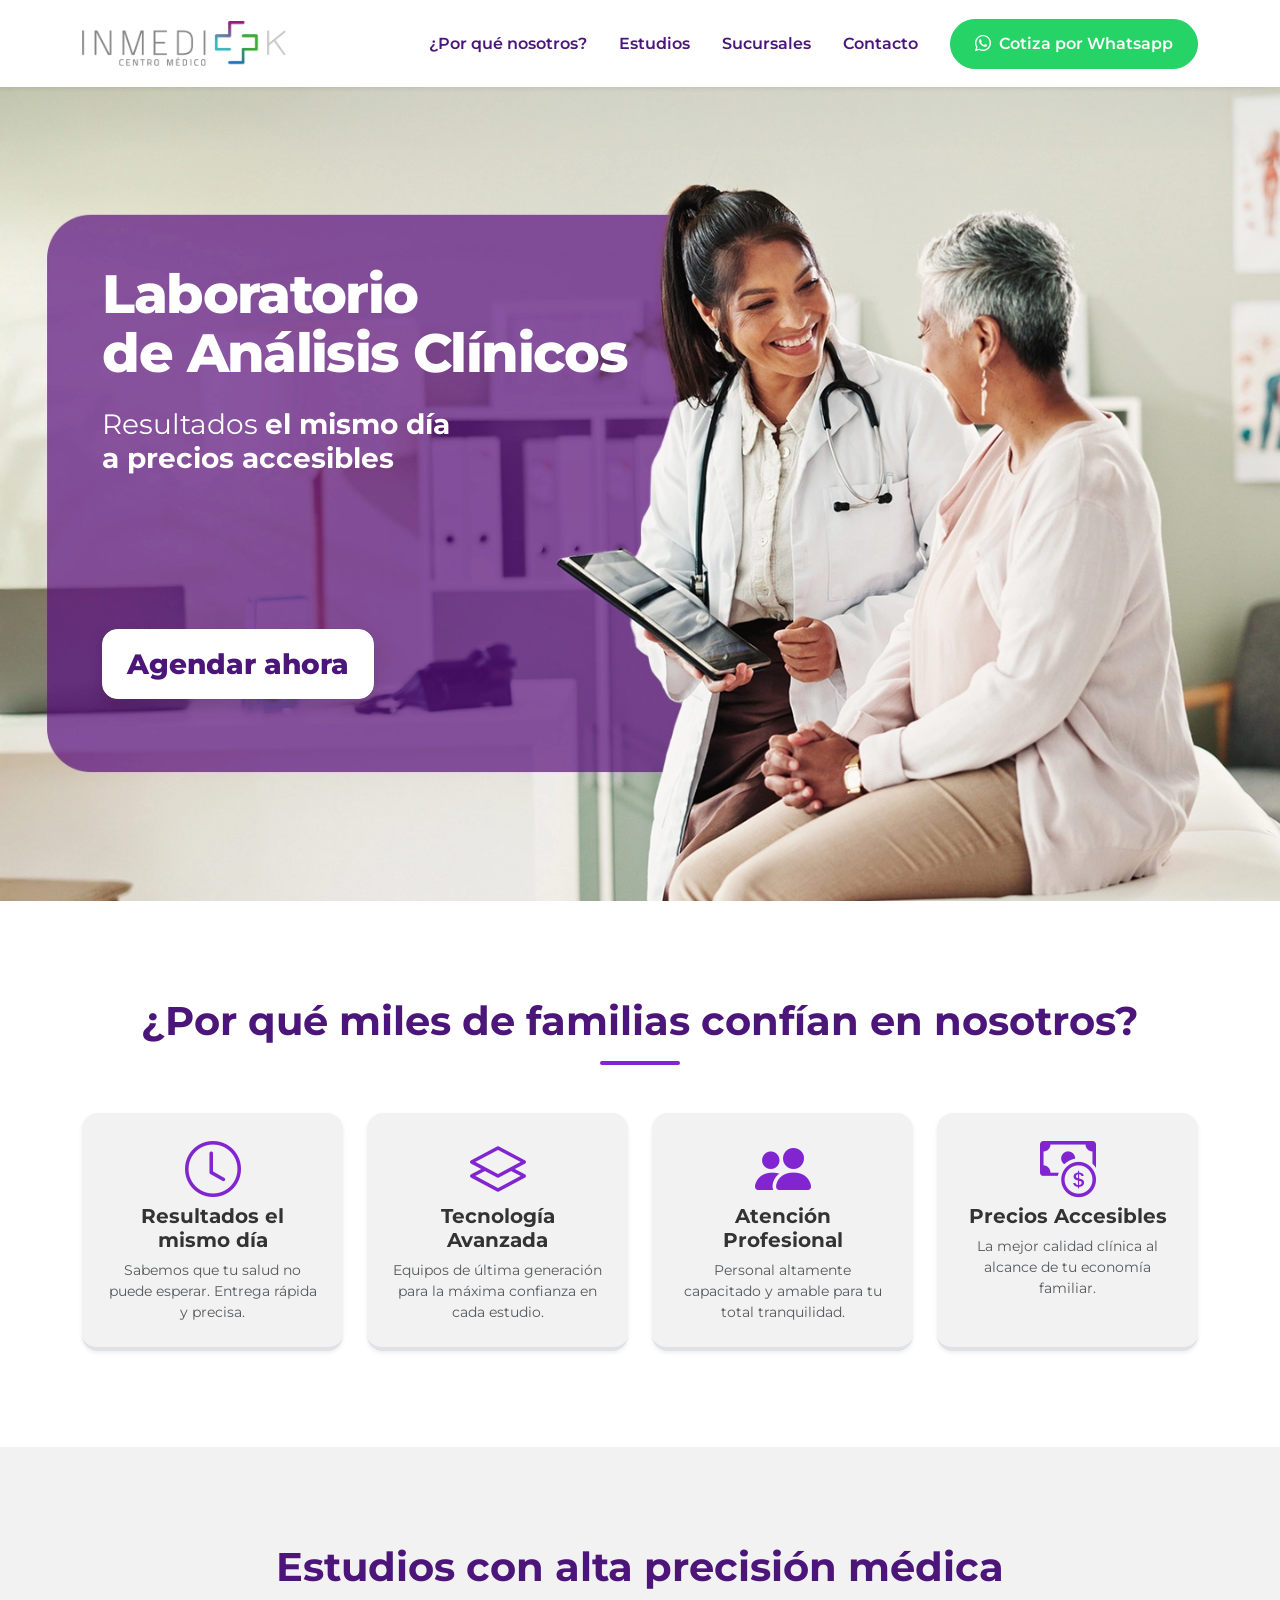
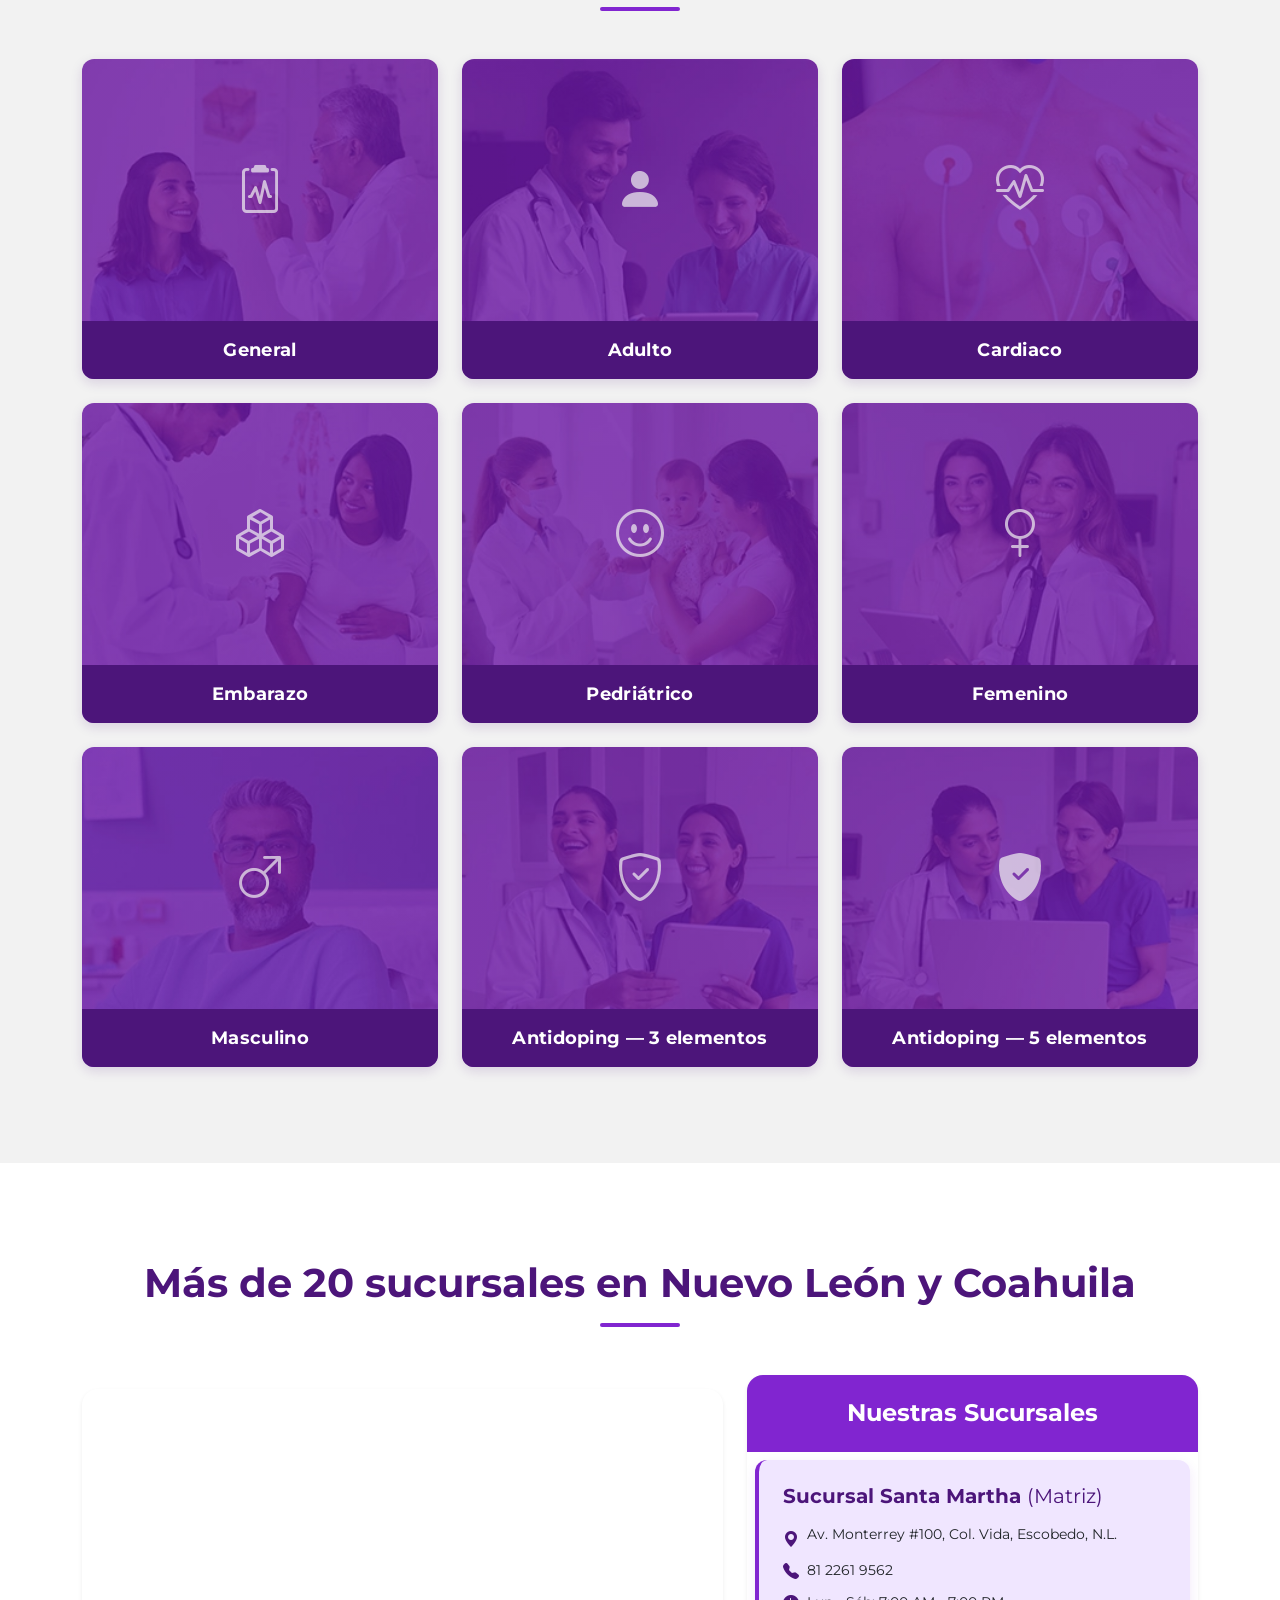
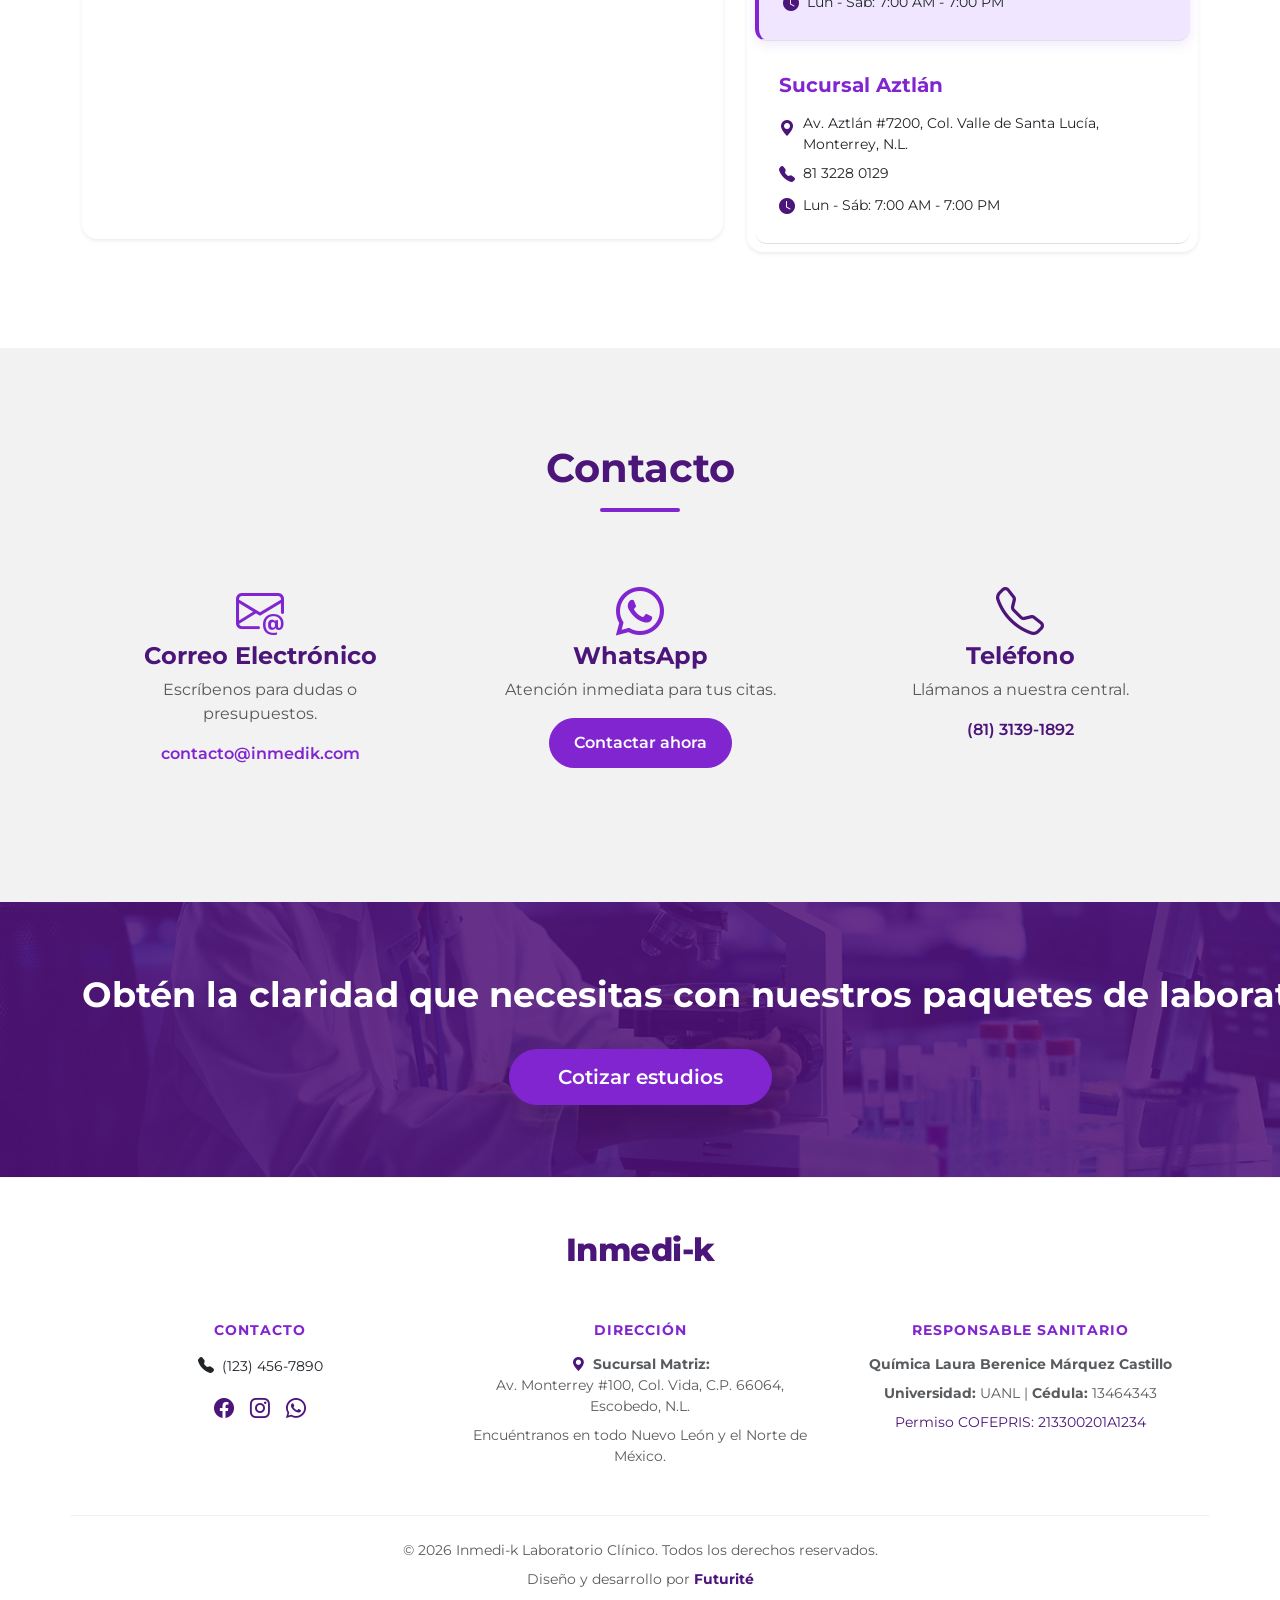
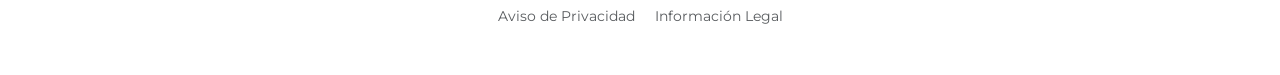
==== commit 6c6f0d04: "cambio de numero de contacto" ====
--- a/index.html
+++ b/index.html
@@ -3,14 +3,15 @@
 
 <head>
     <!-- Google Tag Manager -->
-    <script>(function (w, d, s, l, i) {
-            w[l] = w[l] || []; w[l].push({
-                'gtm.start':
-                    new Date().getTime(), event: 'gtm.js'
-            }); var f = d.getElementsByTagName(s)[0],
-                j = d.createElement(s), dl = l != 'dataLayer' ? '&l=' + l : ''; j.async = true; j.src =
-                    'https://www.googletagmanager.com/gtm.js?id=' + i + dl; f.parentNode.insertBefore(j, f);
-        })(window, document, 'script', 'dataLayer', 'GTM-M5LB29MB');</script>
+    <!-- Google tag (gtag.js) -->
+    <script async src="https://www.googletagmanager.com/gtag/js?id=G-PW82999BR5"></script>
+    <script>
+        window.dataLayer = window.dataLayer || [];
+        function gtag() { dataLayer.push(arguments); }
+        gtag('js', new Date());
+
+        gtag('config', 'G-PW82999BR5');
+    </script>
     <!-- End Google Tag Manager -->
     <meta charset="UTF-8">
     <meta name="viewport" content="width=device-width, initial-scale=1.0">
@@ -67,7 +68,7 @@
                         <a class="nav-link text-secondary-custom fw-semibold px-3" href="#formulario">Contacto</a>
                     </li>
                     <li class="nav-item ms-lg-3 mt-3 mt-lg-0">
-                        <a class="btn btn-whatsapp rounded-pill px-4" href="https://wa.me/" target="_blank">
+                        <a class="btn btn-whatsapp rounded-pill px-4" href="https://wa.me/5218131391892" target="_blank">
                             <i class="bi bi-whatsapp"></i> Cotiza por Whatsapp
                         </a>
                     </li>
@@ -101,7 +102,8 @@
                             </p>
                         </div>
                         <div class="hero-item-cta d-none d-sm-block">
-                            <a href="#formulario" class="btn btn-white-custom shadow px-4">Agendar ahora</a>
+                            <a href="https://wa.me/5218131391892" class="btn btn-white-custom shadow px-4">Agendar
+                                ahora</a>
                         </div>
                     </div>
                 </div>
@@ -112,7 +114,7 @@
     <!-- CTA Móvil (Solo visible en < 576px) -->
     <div class="d-block d-sm-none text-center py-4 bg-white">
         <div class="container">
-            <a href="#formulario" class="btn btn-primary-custom btn-lg shadow w-100"
+            <a href="https://wa.me/528131391892" class="btn btn-primary-custom btn-lg shadow w-100"
                 style="font-size: 1.2rem; padding: 1rem;">Agendar ahora</a>
         </div>
     </div>
@@ -756,7 +758,8 @@
                         <i class="bi bi-whatsapp display-5 text-primary-custom mb-3"></i>
                         <h4 class="fw-bold">WhatsApp</h4>
                         <p class="text-muted">Atención inmediata para tus citas.</p>
-                        <a href="https://wa.me/" class="btn btn-primary-custom rounded-pill px-4">Contactar ahora</a>
+                        <a href="https://wa.me/5218131391892" class="btn btn-primary-custom rounded-pill px-4">Contactar
+                            ahora</a>
                     </div>
                 </div>
                 <div class="col-md-4">
@@ -764,7 +767,7 @@
                         <i class="bi bi-telephone display-5 text-secondary-custom mb-3"></i>
                         <h4 class="fw-bold">Teléfono</h4>
                         <p class="text-muted">Llámanos a nuestra central.</p>
-                        <p class="fw-semibold text-secondary-custom">(123) 456-7890</p>
+                        <p class="fw-semibold text-secondary-custom">(81) 3139-1892</p>
                     </div>
                 </div>
             </div>
@@ -808,7 +811,8 @@
                                 class="bi bi-facebook"></i></a>
                         <a href="https://instagram.com" class="text-secondary-custom fs-5"><i
                                 class="bi bi-instagram"></i></a>
-                        <a href="https://wa.me/" class="text-secondary-custom fs-5"><i class="bi bi-whatsapp"></i></a>
+                        <a href="https://wa.me/5218131391892" class="text-secondary-custom fs-5"><i
+                                class="bi bi-whatsapp"></i></a>
                     </div>
                 </div>
 
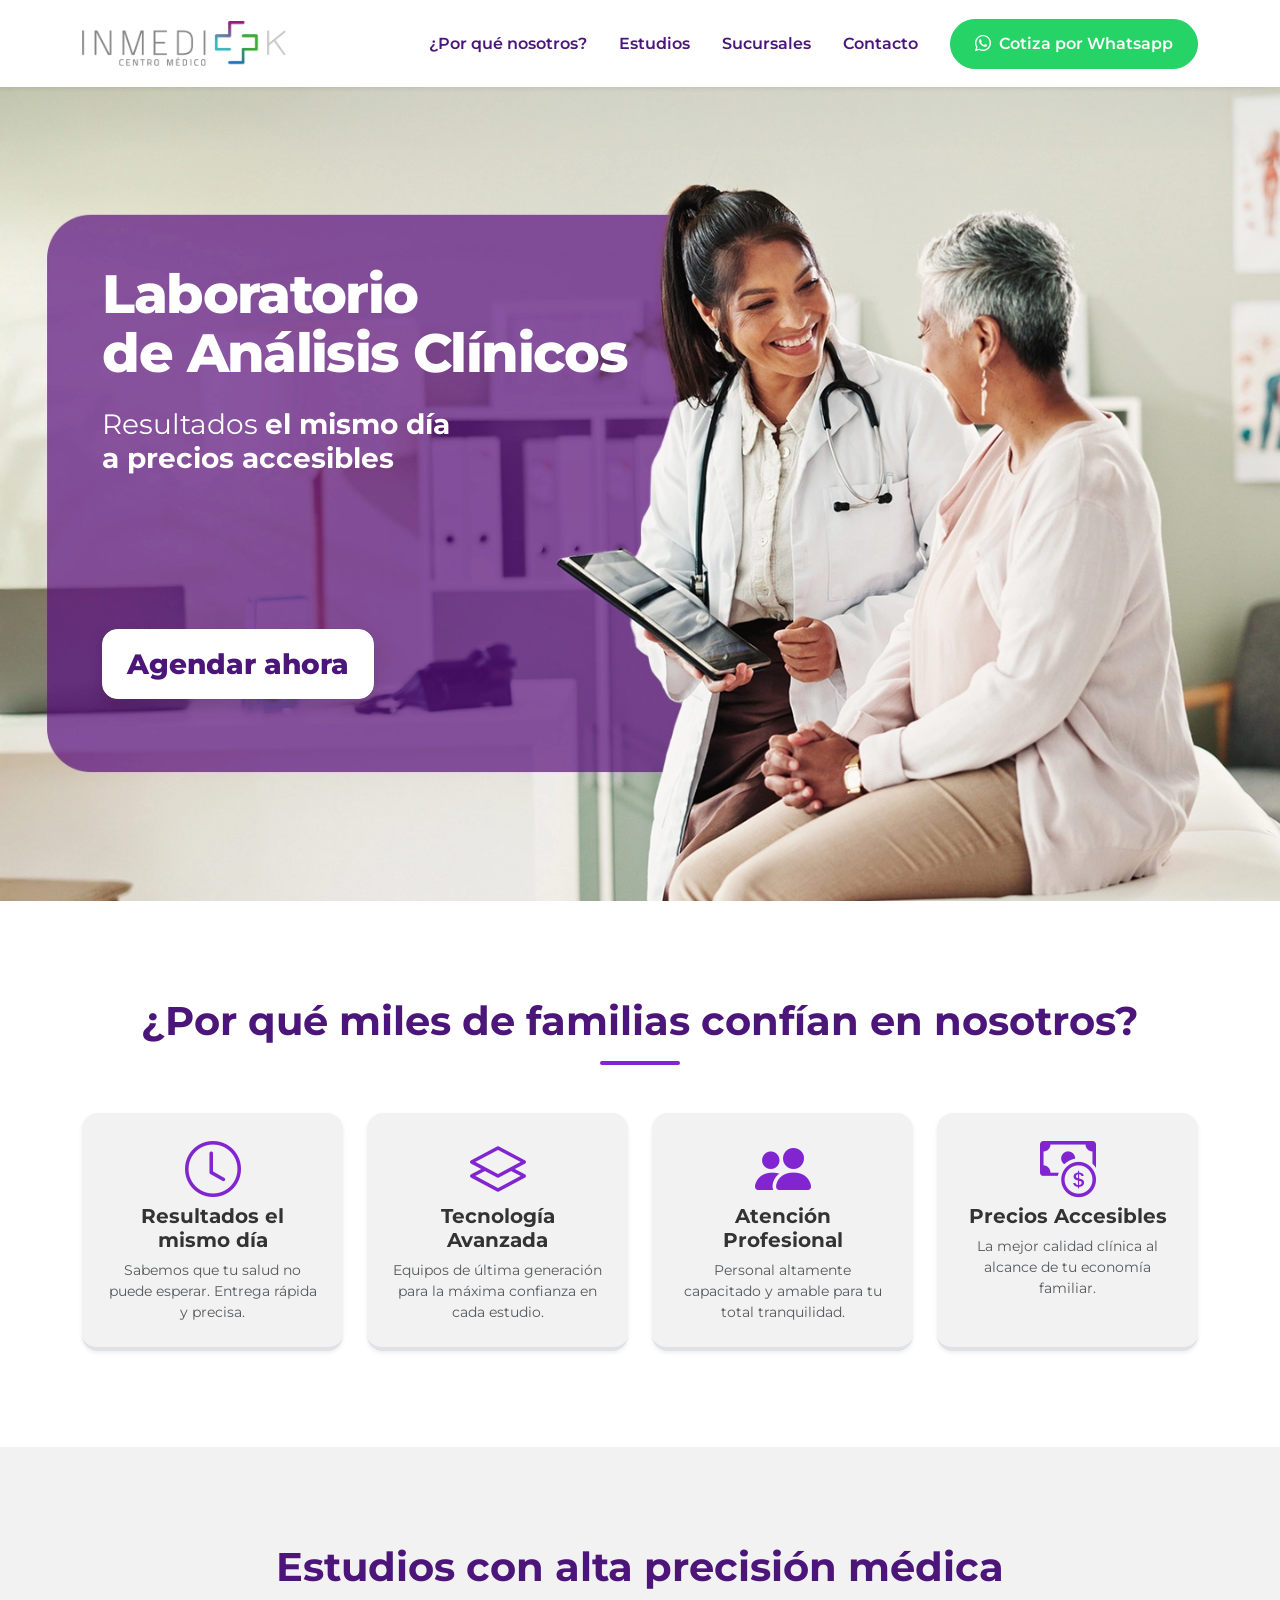
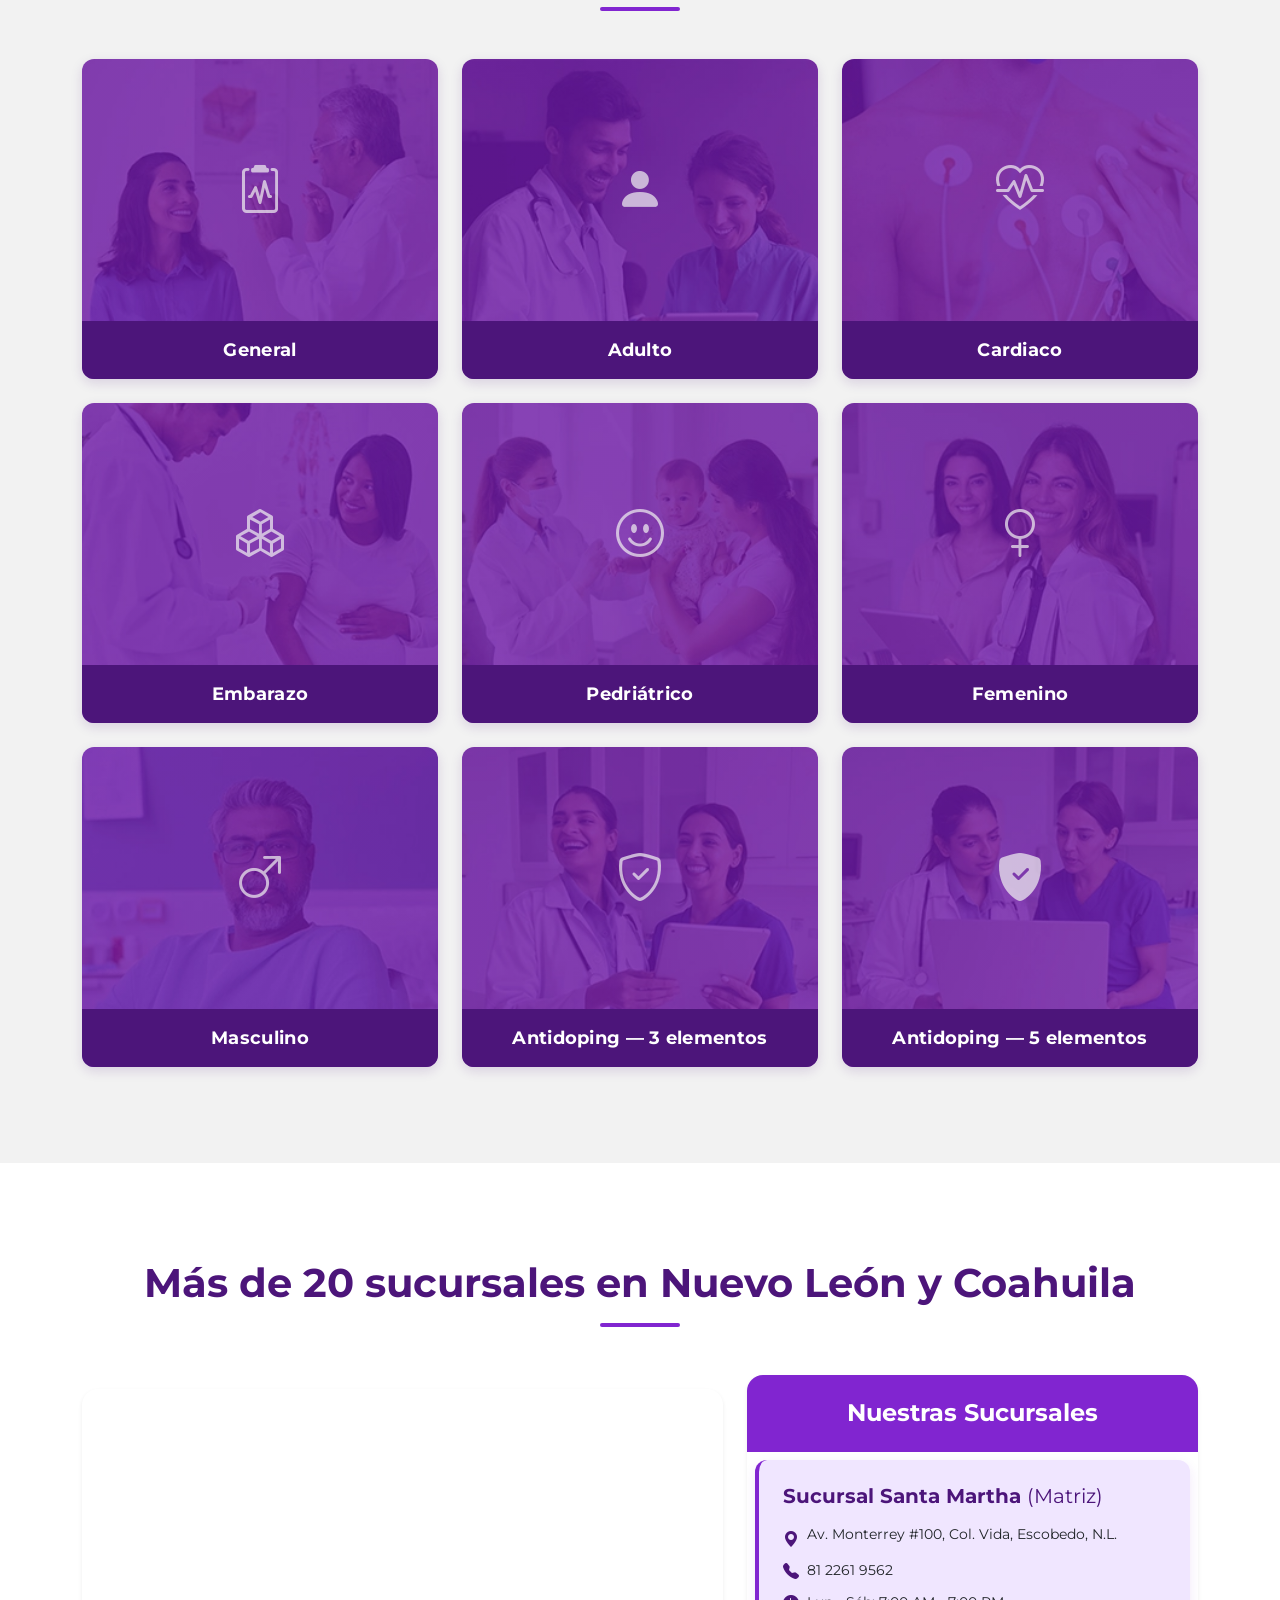
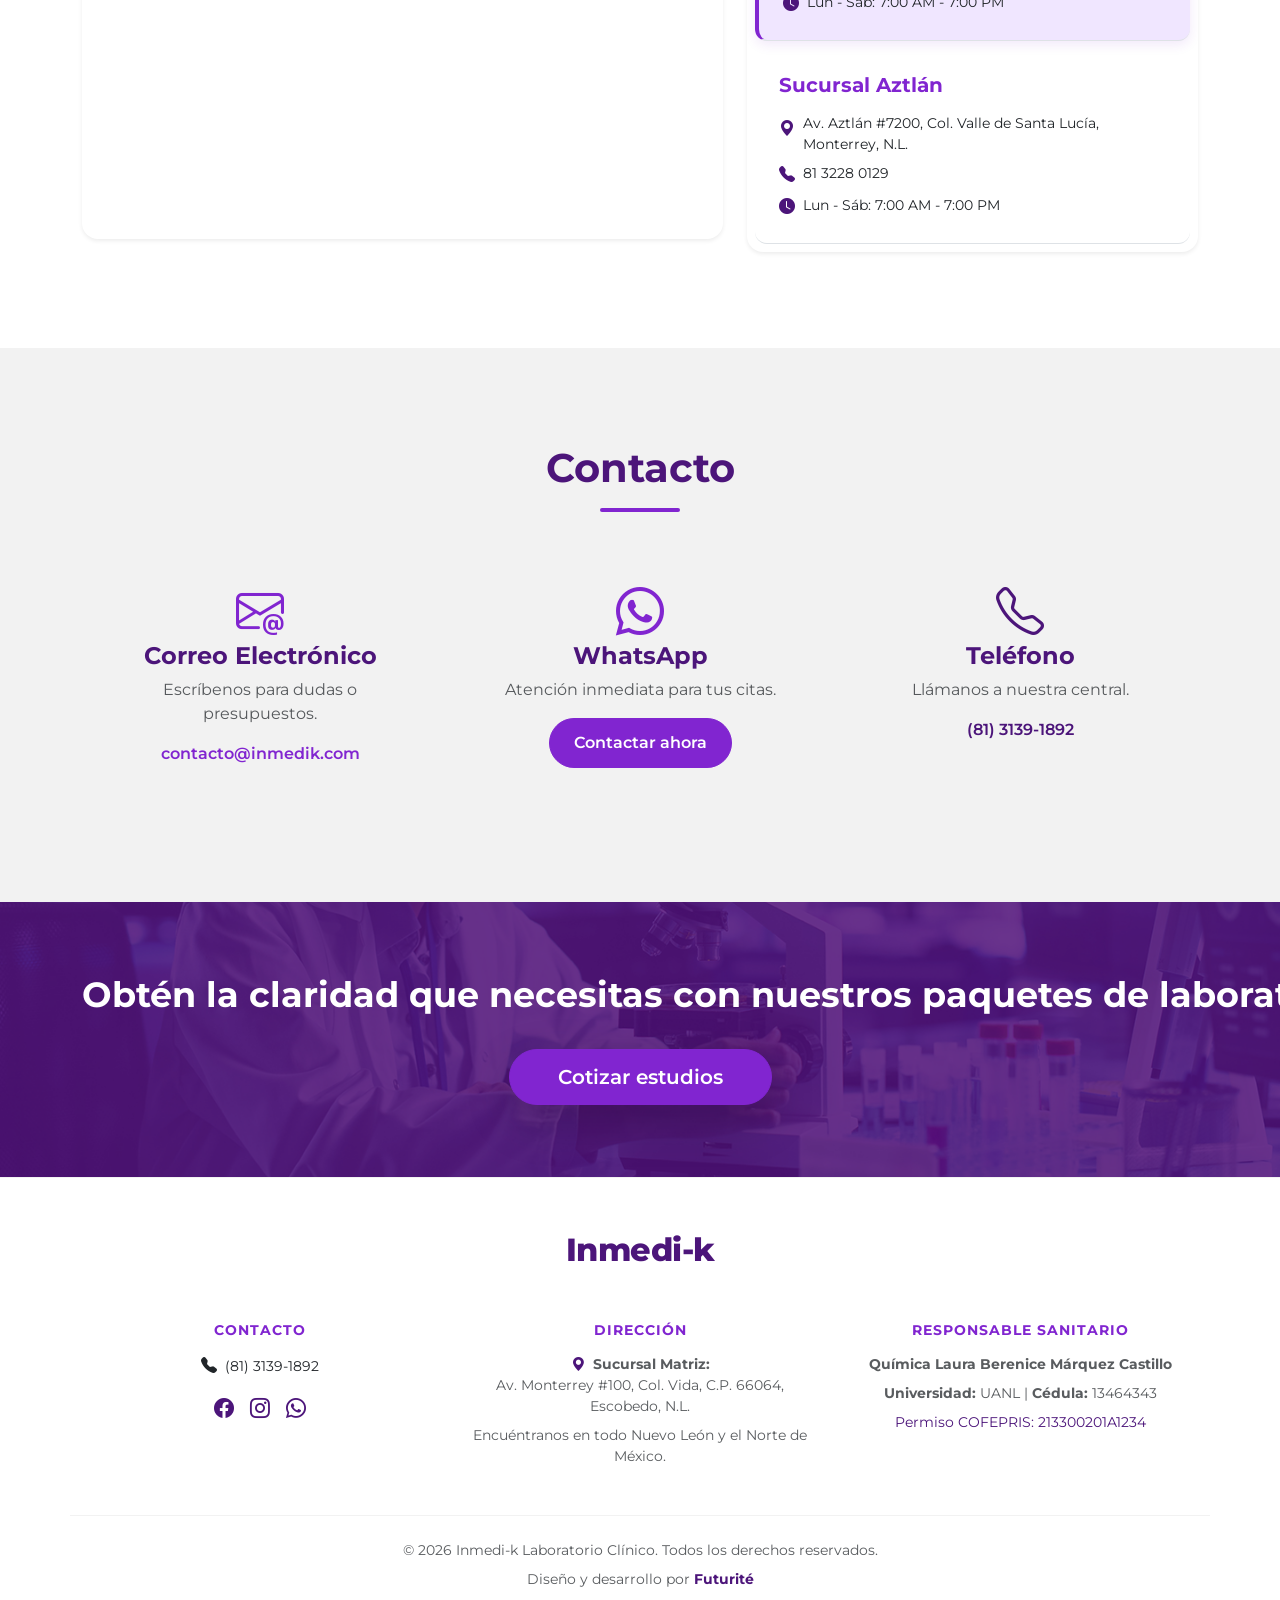
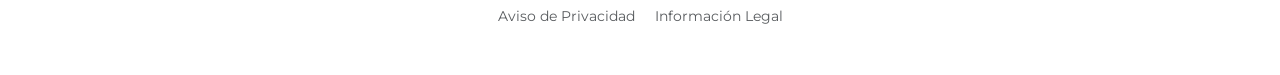
==== commit f1dc6ff8: "ajuste telefono" ====
--- a/index.html
+++ b/index.html
@@ -2,17 +2,14 @@
 <html lang="es">
 
 <head>
-    <!-- Google Tag Manager -->
-    <!-- Google tag (gtag.js) -->
-    <script async src="https://www.googletagmanager.com/gtag/js?id=G-PW82999BR5"></script>
-    <script>
-        window.dataLayer = window.dataLayer || [];
-        function gtag() { dataLayer.push(arguments); }
-        gtag('js', new Date());
-
-        gtag('config', 'G-PW82999BR5');
-    </script>
-    <!-- End Google Tag Manager -->
+    <script>(function (w, d, s, l, i) {
+            w[l] = w[l] || []; w[l].push({
+                'gtm.start':
+                    new Date().getTime(), event: 'gtm.js'
+            }); var f = d.getElementsByTagName(s)[0],
+                j = d.createElement(s), dl = l != 'dataLayer' ? '&l=' + l : ''; j.async = true; j.src =
+                    'https://www.googletagmanager.com/gtm.js?id=' + i + dl; f.parentNode.insertBefore(j, f);
+        })(window, document, 'script', 'dataLayer', 'GTM-M5LB29MB');</script>
     <meta charset="UTF-8">
     <meta name="viewport" content="width=device-width, initial-scale=1.0">
     <title>Inmedi-k | Laboratorio de Análisis Clínicos</title>
@@ -33,10 +30,8 @@
 </head>
 
 <body class="d-flex flex-column min-vh-100">
-    <!-- Google Tag Manager (noscript) -->
     <noscript><iframe src="https://www.googletagmanager.com/ns.html?id=GTM-M5LB29MB" height="0" width="0"
             style="display:none;visibility:hidden"></iframe></noscript>
-    <!-- End Google Tag Manager (noscript) -->
 
     <!-- Navbar -->
     <nav class="navbar navbar-expand-lg bg-white fixed-top shadow-sm py-3">
@@ -68,7 +63,7 @@
                         <a class="nav-link text-secondary-custom fw-semibold px-3" href="#formulario">Contacto</a>
                     </li>
                     <li class="nav-item ms-lg-3 mt-3 mt-lg-0">
-                        <a class="btn btn-whatsapp rounded-pill px-4" href="https://wa.me/5218131391892" target="_blank">
+                        <a class="btn btn-whatsapp rounded-pill px-4" href="https://wa.me/528131391892" target="_blank">
                             <i class="bi bi-whatsapp"></i> Cotiza por Whatsapp
                         </a>
                     </li>
@@ -102,7 +97,7 @@
                             </p>
                         </div>
                         <div class="hero-item-cta d-none d-sm-block">
-                            <a href="https://wa.me/5218131391892" class="btn btn-white-custom shadow px-4">Agendar
+                            <a href="https://wa.me/528131391892" class="btn btn-white-custom shadow px-4">Agendar
                                 ahora</a>
                         </div>
                     </div>
@@ -758,7 +753,7 @@
                         <i class="bi bi-whatsapp display-5 text-primary-custom mb-3"></i>
                         <h4 class="fw-bold">WhatsApp</h4>
                         <p class="text-muted">Atención inmediata para tus citas.</p>
-                        <a href="https://wa.me/5218131391892" class="btn btn-primary-custom rounded-pill px-4">Contactar
+                        <a href="https://wa.me/528131391892" class="btn btn-primary-custom rounded-pill px-4">Contactar
                             ahora</a>
                     </div>
                 </div>
@@ -805,13 +800,13 @@
                 <div class="col-lg-4 mb-4 mb-lg-0">
                     <h5 class="fw-bold text-primary-custom mb-3" style="font-size: 0.85rem; letter-spacing: 1px;">
                         CONTACTO</h5>
-                    <p class="mb-0 small"><i class="bi bi-telephone-fill me-2 fs-6"></i>(123) 456-7890</p>
+                    <p class="mb-0 small"><i class="bi bi-telephone-fill me-2 fs-6"></i>(81) 3139-1892</p>
                     <div class="d-flex justify-content-center gap-3 mt-3">
                         <a href="https://facebook.com" class="text-secondary-custom fs-5"><i
                                 class="bi bi-facebook"></i></a>
                         <a href="https://instagram.com" class="text-secondary-custom fs-5"><i
                                 class="bi bi-instagram"></i></a>
-                        <a href="https://wa.me/5218131391892" class="text-secondary-custom fs-5"><i
+                        <a href="https://wa.me/528131391892" class="text-secondary-custom fs-5"><i
                                 class="bi bi-whatsapp"></i></a>
                     </div>
                 </div>
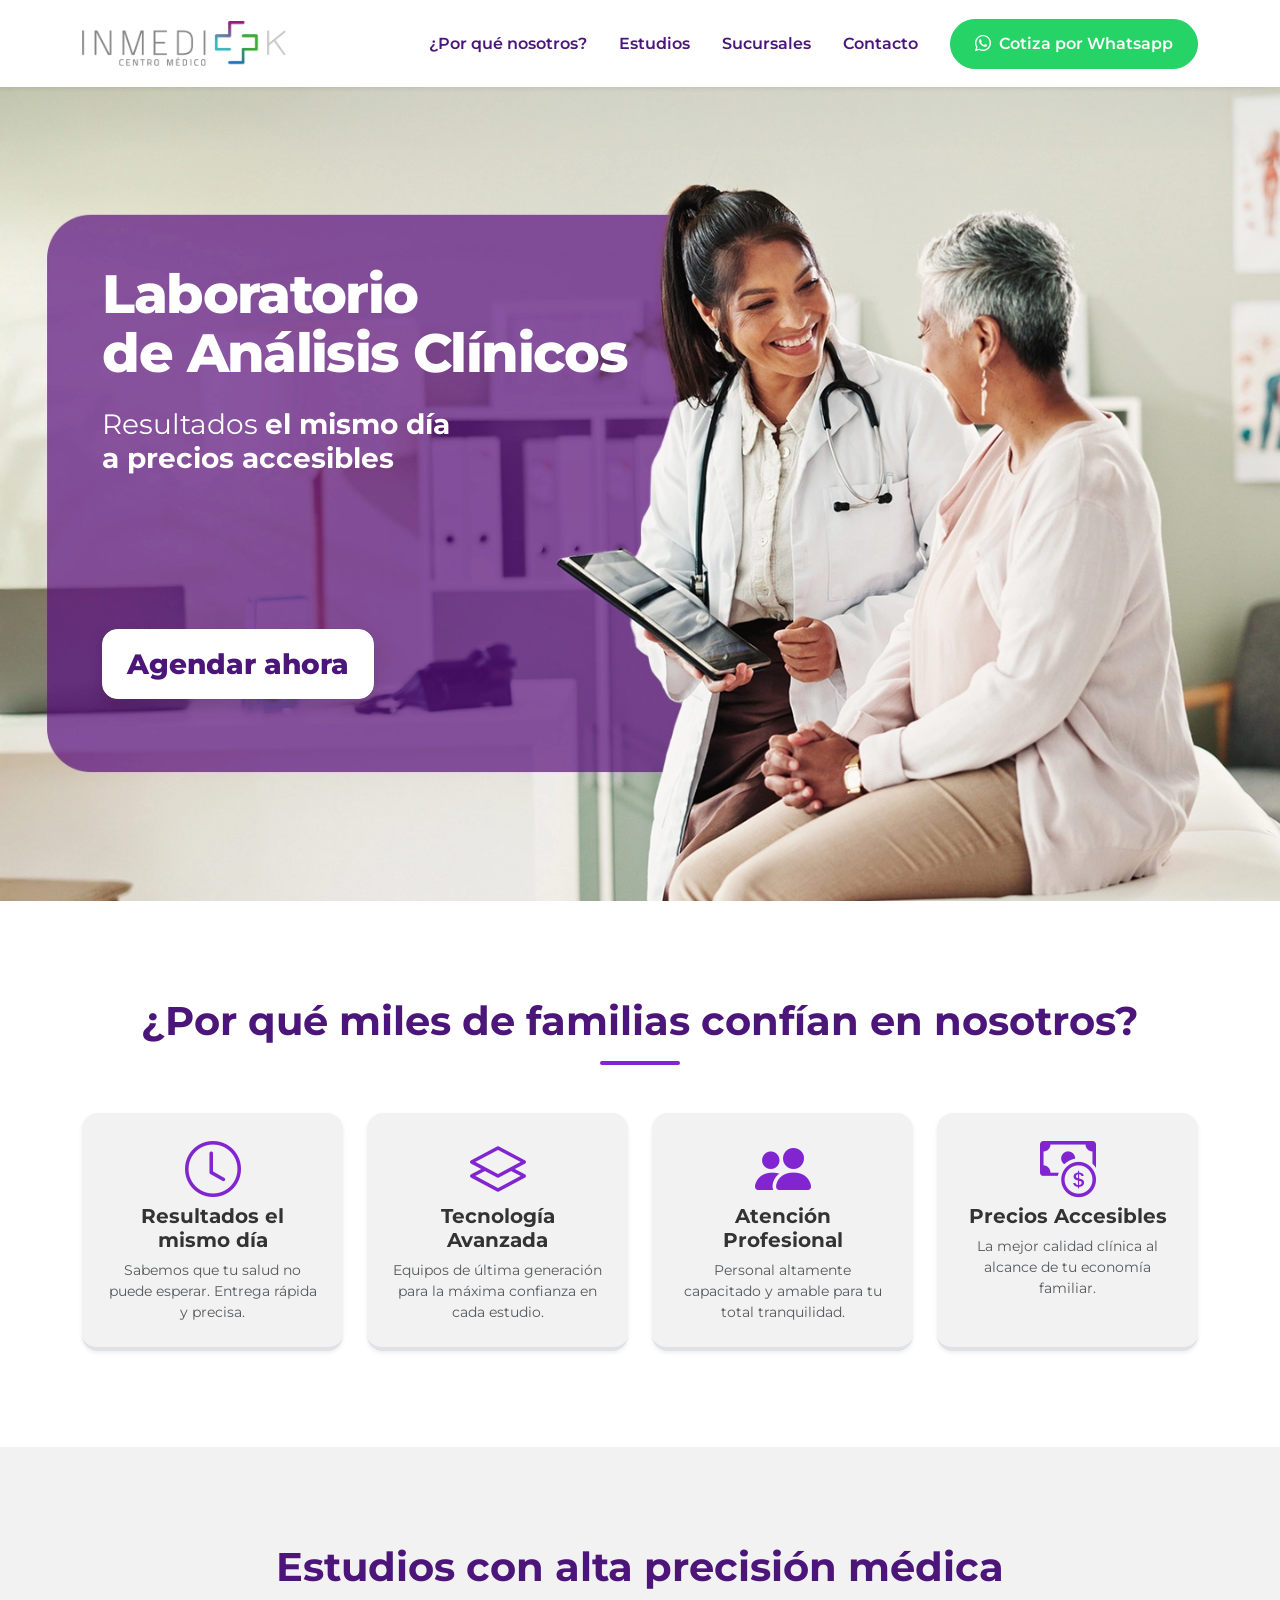
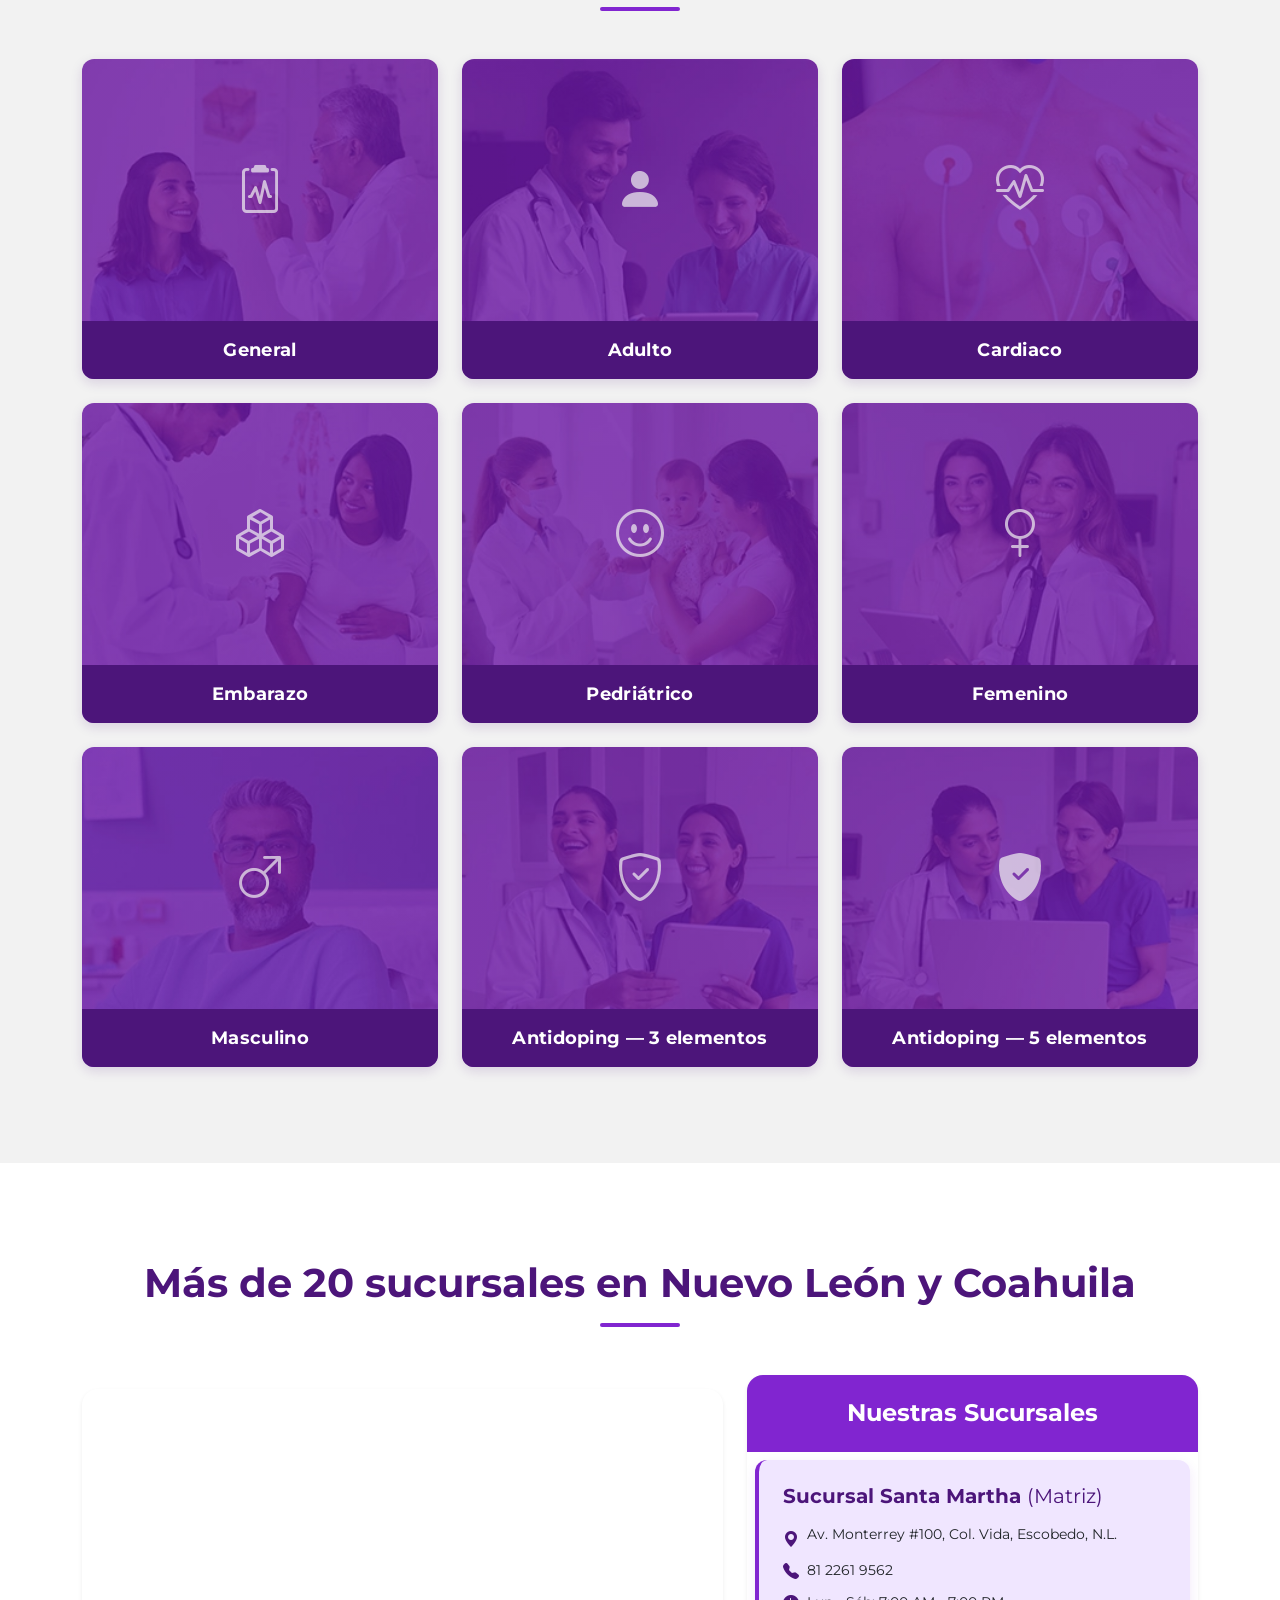
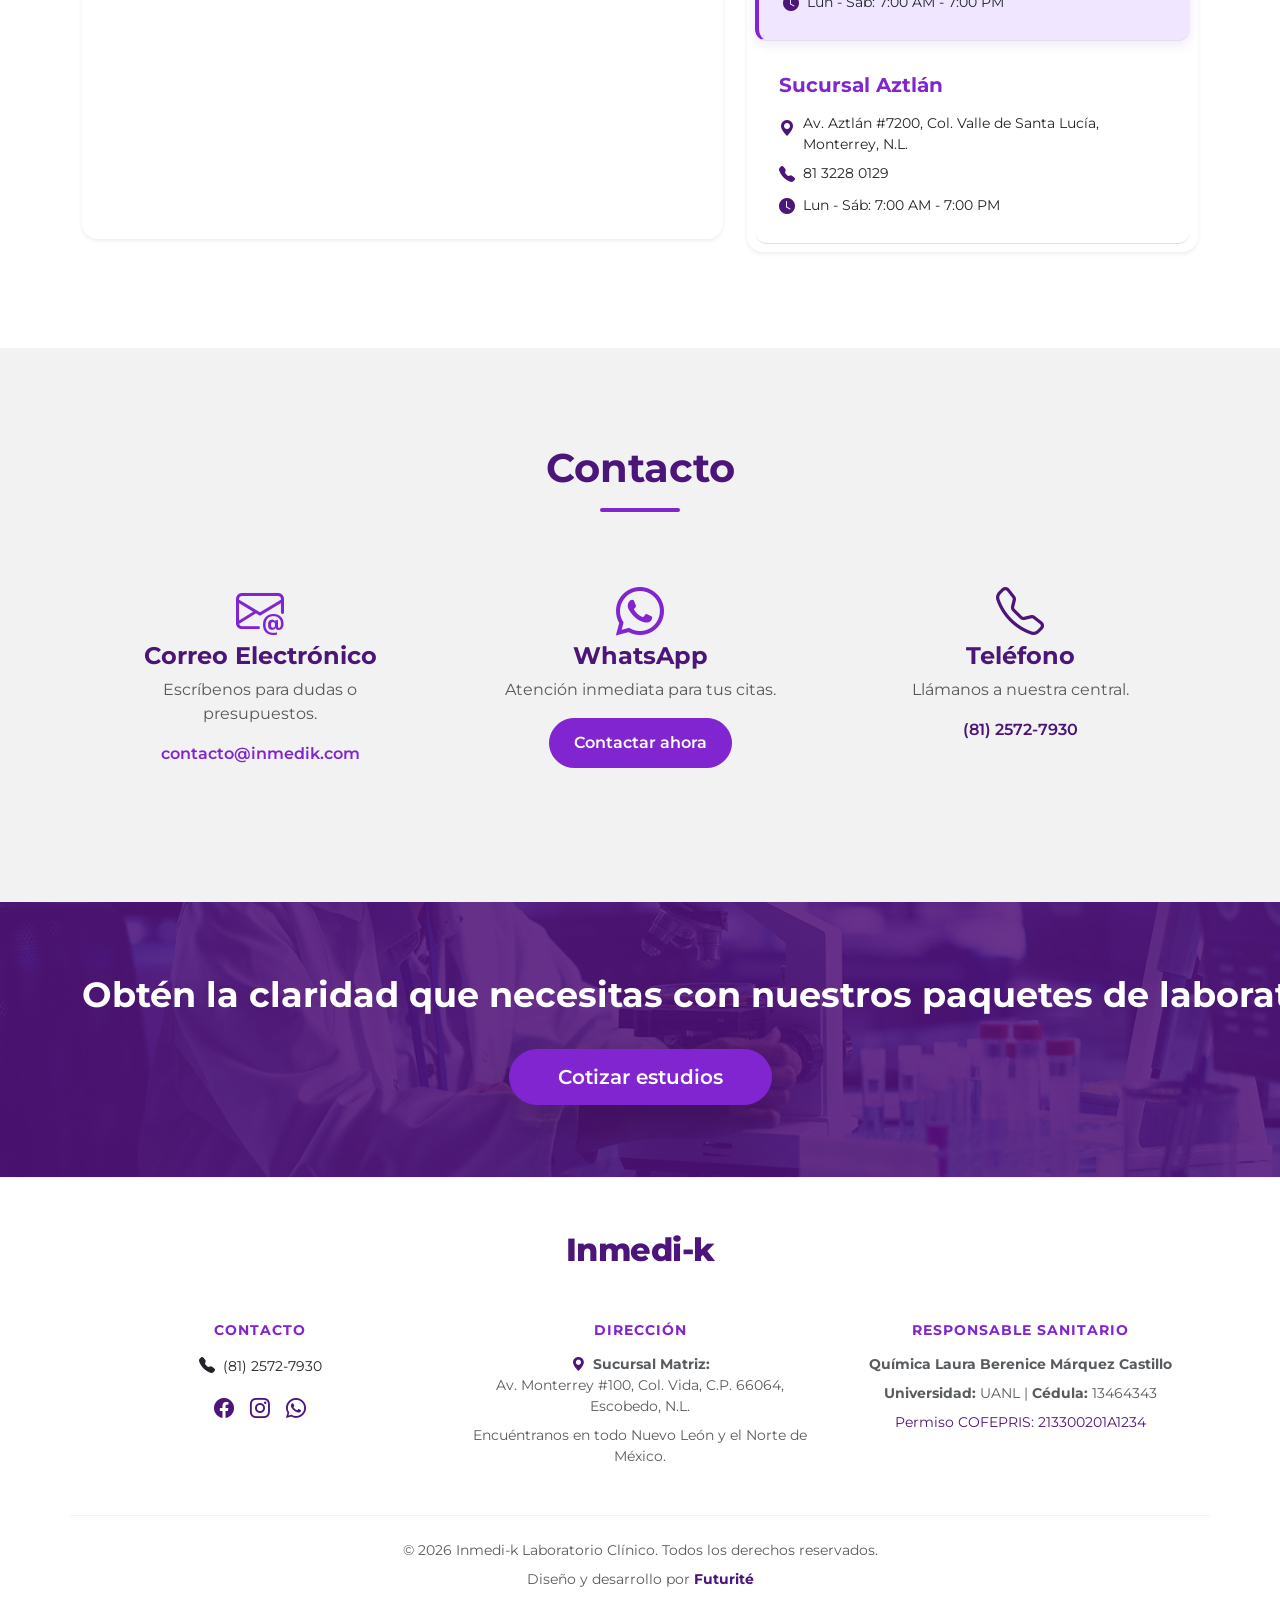
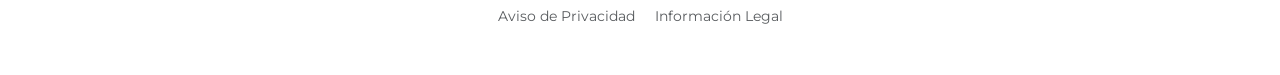
==== commit e44b83fe: "Actualizar numero de telefono" ====
--- a/index.html
+++ b/index.html
@@ -30,8 +30,7 @@
 </head>
 
 <body class="d-flex flex-column min-vh-100">
-    <noscript><iframe src="https://www.googletagmanager.com/ns.html?id=GTM-M5LB29MB" height="0" width="0"
-            style="display:none;visibility:hidden"></iframe></noscript>
+    <noscript><iframe src="https://www.googletagmanager.com/ns.html?id=GTM-M5LB29MB" height="0" width="0" style="display:none;visibility:hidden"></iframe></noscript>
 
     <!-- Navbar -->
     <nav class="navbar navbar-expand-lg bg-white fixed-top shadow-sm py-3">
@@ -41,17 +40,14 @@
                 <img src="img/inmedikgris (1).png" alt="Inmedi-k Logo" style="max-height: 45px;">
             </a>
 
-            <button class="navbar-toggler border-0" type="button" data-bs-toggle="collapse" data-bs-toggle="collapse"
-                data-bs-target="#navbarNav" aria-controls="navbarNav" aria-expanded="false"
-                aria-label="Toggle navigation">
+            <button class="navbar-toggler border-0" type="button" data-bs-toggle="collapse" data-bs-toggle="collapse" data-bs-target="#navbarNav" aria-controls="navbarNav" aria-expanded="false" aria-label="Toggle navigation">
                 <span class="navbar-toggler-icon"></span>
             </button>
 
             <div class="collapse navbar-collapse justify-content-end" id="navbarNav">
                 <ul class="navbar-nav align-items-center">
                     <li class="nav-item">
-                        <a class="nav-link text-secondary-custom fw-semibold px-3" href="#beneficios">¿Por qué
-                            nosotros?</a>
+                        <a class="nav-link text-secondary-custom fw-semibold px-3" href="#beneficios">¿Por qué nosotros?</a>
                     </li>
                     <li class="nav-item">
                         <a class="nav-link text-secondary-custom fw-semibold px-3" href="#servicios">Estudios</a>
@@ -63,7 +59,7 @@
                         <a class="nav-link text-secondary-custom fw-semibold px-3" href="#formulario">Contacto</a>
                     </li>
                     <li class="nav-item ms-lg-3 mt-3 mt-lg-0">
-                        <a class="btn btn-whatsapp rounded-pill px-4" href="https://wa.me/528131391892" target="_blank">
+                        <a class="btn btn-whatsapp rounded-pill px-4" href="https://wa.me/528125727930" target="_blank">
                             <i class="bi bi-whatsapp"></i> Cotiza por Whatsapp
                         </a>
                     </li>
@@ -83,22 +79,19 @@
                     <!-- Alineación precisa con el inicio del cuadro morado -->
                     <div class="col-lg-6 col-md-8 text-white text-start">
                         <div class="hero-item-title" style="margin-bottom: 2vw;">
-                            <h1 class="fw-extrabold text-white ls-tight"
-                                style="font-size: clamp(1.8rem, 4.2vw, 4.5rem); line-height: 1.1; margin: 0;">
+                            <h1 class="fw-extrabold text-white ls-tight" style="font-size: clamp(1.8rem, 4.2vw, 4.5rem); line-height: 1.1; margin: 0;">
                                 Laboratorio <br>
                                 de Análisis <br class="d-block d-md-none"> Clínicos
                             </h1>
                         </div>
                         <div class="hero-item-subtitle" style="margin-bottom: 12vw;">
-                            <p class="text-white"
-                                style="font-size: clamp(1rem, 2.2vw, 2.5rem); line-height: 1.2; font-weight: 400; margin: 0;">
+                            <p class="text-white" style="font-size: clamp(1rem, 2.2vw, 2.5rem); line-height: 1.2; font-weight: 400; margin: 0;">
                                 Resultados <strong>el mismo día</strong> <br>
                                 <strong>a precios accesibles</strong>
                             </p>
                         </div>
                         <div class="hero-item-cta d-none d-sm-block">
-                            <a href="https://wa.me/528131391892" class="btn btn-white-custom shadow px-4">Agendar
-                                ahora</a>
+                            <a href="https://wa.me/528125727930" class="btn btn-white-custom shadow px-4">Agendar ahora</a>
                         </div>
                     </div>
                 </div>
@@ -109,8 +102,7 @@
     <!-- CTA Móvil (Solo visible en < 576px) -->
     <div class="d-block d-sm-none text-center py-4 bg-white">
         <div class="container">
-            <a href="https://wa.me/528131391892" class="btn btn-primary-custom btn-lg shadow w-100"
-                style="font-size: 1.2rem; padding: 1rem;">Agendar ahora</a>
+            <a href="https://wa.me/528125727930" class="btn btn-primary-custom btn-lg shadow w-100" style="font-size: 1.2rem; padding: 1rem;">Agendar ahora</a>
         </div>
     </div>
 
@@ -197,13 +189,11 @@
         <div class="container py-md-5">
             <div class="text-center mb-5">
                 <h2 class="display-6 fw-bold">¿Por qué miles de familias confían en nosotros?</h2>
-                <div class="mx-auto mt-3"
-                    style="height: 4px; width: 80px; background-color: var(--primary-color); border-radius: 2px;"></div>
+                <div class="mx-auto mt-3" style="height: 4px; width: 80px; background-color: var(--primary-color); border-radius: 2px;"></div>
             </div>
             <div class="row g-4 text-center">
                 <div class="col-md-3">
-                    <div
-                        class="p-4 rounded-4 shadow-sm h-100 bg-accent-custom border-bottom border-primary-custom border-4">
+                    <div class="p-4 rounded-4 shadow-sm h-100 bg-accent-custom border-bottom border-primary-custom border-4">
                         <i class="bi bi-clock display-4 text-primary-custom mb-3"></i>
                         <h3 class="h5 fw-bold">Resultados el mismo día</h3>
                         <p class="small text-muted mb-0">Sabemos que tu salud no puede esperar. Entrega rápida y
@@ -211,8 +201,7 @@
                     </div>
                 </div>
                 <div class="col-md-3">
-                    <div
-                        class="p-4 rounded-4 shadow-sm h-100 bg-accent-custom border-bottom border-primary-custom border-4">
+                    <div class="p-4 rounded-4 shadow-sm h-100 bg-accent-custom border-bottom border-primary-custom border-4">
                         <i class="bi bi-layers display-4 text-primary-custom mb-3"></i>
                         <h3 class="h5 fw-bold">Tecnología Avanzada</h3>
                         <p class="small text-muted mb-0">Equipos de última generación para la máxima confianza en cada
@@ -220,8 +209,7 @@
                     </div>
                 </div>
                 <div class="col-md-3">
-                    <div
-                        class="p-4 rounded-4 shadow-sm h-100 bg-accent-custom border-bottom border-primary-custom border-4">
+                    <div class="p-4 rounded-4 shadow-sm h-100 bg-accent-custom border-bottom border-primary-custom border-4">
                         <i class="bi bi-people-fill display-4 text-primary-custom mb-3"></i>
                         <h3 class="h5 fw-bold">Atención Profesional</h3>
                         <p class="small text-muted mb-0">Personal altamente capacitado y amable para tu total
@@ -229,8 +217,7 @@
                     </div>
                 </div>
                 <div class="col-md-3">
-                    <div
-                        class="p-4 rounded-4 shadow-sm h-100 bg-accent-custom border-bottom border-primary-custom border-4">
+                    <div class="p-4 rounded-4 shadow-sm h-100 bg-accent-custom border-bottom border-primary-custom border-4">
                         <i class="bi bi-cash-coin display-4 text-primary-custom mb-3"></i>
                         <h3 class="h5 fw-bold">Precios Accesibles</h3>
                         <p class="small text-muted mb-0">La mejor calidad clínica al alcance de tu economía familiar.
@@ -246,8 +233,7 @@
         <div class="container py-md-5">
             <div class="text-center mb-5">
                 <h2 class="display-6 fw-bold">Estudios con alta precisión médica</h2>
-                <div class="mx-auto mt-3"
-                    style="height: 4px; width: 80px; background-color: var(--primary-color); border-radius: 2px;"></div>
+                <div class="mx-auto mt-3" style="height: 4px; width: 80px; background-color: var(--primary-color); border-radius: 2px;"></div>
             </div>
 
             <div class="row g-4">
@@ -255,8 +241,7 @@
                 <div class="col-md-6 col-lg-4">
                     <div class="flip-card">
                         <div class="flip-card-inner">
-                            <div class="flip-card-front"
-                                style="background: linear-gradient(rgba(129, 37, 208, 0.4), rgba(129, 37, 208, 0.4)), url('img/350x265/General.webp') top/cover no-repeat;">
+                            <div class="flip-card-front" style="background: linear-gradient(rgba(129, 37, 208, 0.4), rgba(129, 37, 208, 0.4)), url('img/350x265/General.webp') top/cover no-repeat;">
                                 <i class="bi bi-clipboard2-pulse card-icon"></i>
                                 <div class="card-label">General</div>
                             </div>
@@ -283,8 +268,7 @@
                 <div class="col-md-6 col-lg-4">
                     <div class="flip-card">
                         <div class="flip-card-inner">
-                            <div class="flip-card-front"
-                                style="background: linear-gradient(rgba(129, 37, 208, 0.4), rgba(129, 37, 208, 0.4)), url('img/350x265/Adulto.webp') top/cover no-repeat;">
+                            <div class="flip-card-front" style="background: linear-gradient(rgba(129, 37, 208, 0.4), rgba(129, 37, 208, 0.4)), url('img/350x265/Adulto.webp') top/cover no-repeat;">
                                 <i class="bi bi-person-fill card-icon"></i>
                                 <div class="card-label">Adulto</div>
                             </div>
@@ -307,8 +291,7 @@
                 <div class="col-md-6 col-lg-4">
                     <div class="flip-card">
                         <div class="flip-card-inner">
-                            <div class="flip-card-front"
-                                style="background: linear-gradient(rgba(129, 37, 208, 0.4), rgba(129, 37, 208, 0.4)), url('img/350x265/Cardio.webp') top/cover no-repeat;">
+                            <div class="flip-card-front" style="background: linear-gradient(rgba(129, 37, 208, 0.4), rgba(129, 37, 208, 0.4)), url('img/350x265/Cardio.webp') top/cover no-repeat;">
                                 <i class="bi bi-heart-pulse card-icon"></i>
                                 <div class="card-label">Cardiaco</div>
                             </div>
@@ -320,8 +303,7 @@
                                     </li>
                                     <li><i class="bi bi-check-circle-fill text-primary-custom me-2"></i>Rayos X de tórax
                                     </li>
-                                    <li><i
-                                            class="bi bi-check-circle-fill text-primary-custom me-2"></i>Electrocardiograma
+                                    <li><i class="bi bi-check-circle-fill text-primary-custom me-2"></i>Electrocardiograma
                                     </li>
                                     <li><i class="bi bi-check-circle-fill text-primary-custom me-2"></i>Medicina interna
                                     </li>
@@ -335,8 +317,7 @@
                 <div class="col-md-6 col-lg-4">
                     <div class="flip-card">
                         <div class="flip-card-inner">
-                            <div class="flip-card-front"
-                                style="background: linear-gradient(rgba(129, 37, 208, 0.4), rgba(129, 37, 208, 0.4)), url('img/350x265/Embarazo.webp') top/cover no-repeat;">
+                            <div class="flip-card-front" style="background: linear-gradient(rgba(129, 37, 208, 0.4), rgba(129, 37, 208, 0.4)), url('img/350x265/Embarazo.webp') top/cover no-repeat;">
                                 <i class="bi bi-boxes card-icon"></i>
                                 <div class="card-label">Embarazo</div>
                             </div>
@@ -360,8 +341,7 @@
                 <div class="col-md-6 col-lg-4">
                     <div class="flip-card">
                         <div class="flip-card-inner">
-                            <div class="flip-card-front"
-                                style="background: linear-gradient(rgba(129, 37, 208, 0.4), rgba(129, 37, 208, 0.4)), url('img/350x265/pediatria.webp') top/cover no-repeat;">
+                            <div class="flip-card-front" style="background: linear-gradient(rgba(129, 37, 208, 0.4), rgba(129, 37, 208, 0.4)), url('img/350x265/pediatria.webp') top/cover no-repeat;">
                                 <i class="bi bi-emoji-smile card-icon"></i>
                                 <div class="card-label">Pedriátrico</div>
                             </div>
@@ -384,8 +364,7 @@
                 <div class="col-md-6 col-lg-4">
                     <div class="flip-card">
                         <div class="flip-card-inner">
-                            <div class="flip-card-front"
-                                style="background: linear-gradient(rgba(129, 37, 208, 0.4), rgba(129, 37, 208, 0.4)), url('img/350x265/Femenino.webp') top/cover no-repeat;">
+                            <div class="flip-card-front" style="background: linear-gradient(rgba(129, 37, 208, 0.4), rgba(129, 37, 208, 0.4)), url('img/350x265/Femenino.webp') top/cover no-repeat;">
                                 <i class="bi bi-gender-female card-icon"></i>
                                 <div class="card-label">Femenino</div>
                             </div>
@@ -407,8 +386,7 @@
                 <div class="col-md-6 col-lg-4">
                     <div class="flip-card">
                         <div class="flip-card-inner">
-                            <div class="flip-card-front"
-                                style="background: linear-gradient(rgba(129, 37, 208, 0.4), rgba(129, 37, 208, 0.4)), url('img/350x265/Masculino.webp') top/cover no-repeat;">
+                            <div class="flip-card-front" style="background: linear-gradient(rgba(129, 37, 208, 0.4), rgba(129, 37, 208, 0.4)), url('img/350x265/Masculino.webp') top/cover no-repeat;">
                                 <i class="bi bi-gender-male card-icon"></i>
                                 <div class="card-label">Masculino</div>
                             </div>
@@ -433,8 +411,7 @@
                 <div class="col-md-6 col-lg-4">
                     <div class="flip-card">
                         <div class="flip-card-inner">
-                            <div class="flip-card-front"
-                                style="background: linear-gradient(rgba(129, 37, 208, 0.4), rgba(129, 37, 208, 0.4)), url('img/350x265/Doping 3 (1).webp') top/cover no-repeat;">
+                            <div class="flip-card-front" style="background: linear-gradient(rgba(129, 37, 208, 0.4), rgba(129, 37, 208, 0.4)), url('img/350x265/Doping 3 (1).webp') top/cover no-repeat;">
                                 <i class="bi bi-shield-check card-icon"></i>
                                 <div class="card-label">Antidoping — 3 elementos</div>
                             </div>
@@ -454,8 +431,7 @@
                 <div class="col-md-6 col-lg-4">
                     <div class="flip-card">
                         <div class="flip-card-inner">
-                            <div class="flip-card-front"
-                                style="background: linear-gradient(rgba(129, 37, 208, 0.4), rgba(129, 37, 208, 0.4)), url('img/350x265/doping-5.webp') top/cover no-repeat;">
+                            <div class="flip-card-front" style="background: linear-gradient(rgba(129, 37, 208, 0.4), rgba(129, 37, 208, 0.4)), url('img/350x265/doping-5.webp') top/cover no-repeat;">
                                 <i class="bi bi-shield-fill-check card-icon"></i>
                                 <div class="card-label">Antidoping — 5 elementos</div>
                             </div>
@@ -483,21 +459,16 @@
         <div class="container py-md-5">
             <div class="text-center mb-5">
                 <h2 class="display-6 fw-bold">Más de 20 sucursales en Nuevo León y Coahuila</h2>
-                <div class="mx-auto mt-3"
-                    style="height: 4px; width: 80px; background-color: var(--primary-color); border-radius: 2px;"></div>
+                <div class="mx-auto mt-3" style="height: 4px; width: 80px; background-color: var(--primary-color); border-radius: 2px;"></div>
             </div>
             <div class="row g-4 align-items-center">
                 <!-- Columna Izquierda: Mapa -->
                 <div class="col-lg-7">
                     <div class="rounded-4 overflow-hidden shadow-sm position-relative" style="height: 450px;">
                         <!-- Overlay para móviles <= 425px (Redirige a Google Maps) -->
-                        <a href="https://www.google.com.mx/maps/search/Inmedi-k/" target="_blank"
-                            class="mobile-map-overlay"></a>
-
-                        <iframe id="map-iframe"
-                            src="https://maps.google.com/maps?q=Av. Monterrey 100, Col. Vida, 66064 Escobedo, N.L.&output=embed"
-                            width="100%" height="100%" style="border:0;" allowfullscreen="" loading="lazy"
-                            referrerpolicy="no-referrer-when-downgrade">
+                        <a href="https://www.google.com.mx/maps/search/Inmedi-k/" target="_blank" class="mobile-map-overlay"></a>
+
+                        <iframe id="map-iframe" src="https://maps.google.com/maps?q=Av. Monterrey 100, Col. Vida, 66064 Escobedo, N.L.&output=embed" width="100%" height="100%" style="border:0;" allowfullscreen="" loading="lazy" referrerpolicy="no-referrer-when-downgrade">
                         </iframe>
                     </div>
                 </div>
@@ -511,10 +482,8 @@
                             <!-- Contenedor con Scroll -->
                             <div class="sucursales-list p-4" style="max-height: 400px; overflow-y: auto;">
                                 <!-- 0. Santa Martha (Matriz) -->
-                                <div class="branch-item mb-4 pb-4 border-bottom active"
-                                    data-location="Av. Monterrey 100, Col. Vida, 66064 Escobedo, N.L.">
-                                    <h4 class="h5 fw-bold text-primary-custom mb-3">Sucursal Santa Martha <span
-                                            class="text-secondary-custom fw-normal">(Matriz)</span></h4>
+                                <div class="branch-item mb-4 pb-4 border-bottom active" data-location="Av. Monterrey 100, Col. Vida, 66064 Escobedo, N.L.">
+                                    <h4 class="h5 fw-bold text-primary-custom mb-3">Sucursal Santa Martha <span class="text-secondary-custom fw-normal">(Matriz)</span></h4>
                                     <div class="d-flex mb-2">
                                         <i class="bi bi-geo-alt-fill text-secondary-custom me-2 mt-1"></i>
                                         <p class="mb-0 small">Av. Monterrey #100, Col. Vida, Escobedo, N.L.</p>
@@ -529,8 +498,7 @@
                                     </div>
                                 </div>
                                 <!-- 1. Aztlán -->
-                                <div class="branch-item mb-4 pb-4 border-bottom"
-                                    data-location="Av. Aztlán 7200, Col. Valle de Santa Lucía, Monterrey, N.L.">
+                                <div class="branch-item mb-4 pb-4 border-bottom" data-location="Av. Aztlán 7200, Col. Valle de Santa Lucía, Monterrey, N.L.">
                                     <h4 class="h5 fw-bold text-primary-custom mb-3">Sucursal Aztlán</h4>
                                     <div class="d-flex mb-2">
                                         <i class="bi bi-geo-alt-fill text-secondary-custom me-2 mt-1"></i>
@@ -547,8 +515,7 @@
                                     </div>
                                 </div>
                                 <!-- 2. Puerta de Hierro -->
-                                <div class="branch-item mb-4 pb-4 border-bottom"
-                                    data-location="Fracc. Puerta de Hierro 526, Col. Colonial Cumbres, Monterrey, N.L.">
+                                <div class="branch-item mb-4 pb-4 border-bottom" data-location="Fracc. Puerta de Hierro 526, Col. Colonial Cumbres, Monterrey, N.L.">
                                     <h4 class="h5 fw-bold text-primary-custom mb-3">Sucursal Puerta de Hierro</h4>
                                     <div class="d-flex mb-2">
                                         <i class="bi bi-geo-alt-fill text-secondary-custom me-2 mt-1"></i>
@@ -561,8 +528,7 @@
                                     </div>
                                 </div>
                                 <!-- 3. Acueducto -->
-                                <div class="branch-item mb-4 pb-4 border-bottom"
-                                    data-location="Acueducto Palma 340, Col. Girasoles 4to Sector, Escobedo, N.L.">
+                                <div class="branch-item mb-4 pb-4 border-bottom" data-location="Acueducto Palma 340, Col. Girasoles 4to Sector, Escobedo, N.L.">
                                     <h4 class="h5 fw-bold text-primary-custom mb-3">Sucursal Acueducto</h4>
                                     <div class="d-flex mb-2">
                                         <i class="bi bi-geo-alt-fill text-secondary-custom me-2 mt-1"></i>
@@ -579,8 +545,7 @@
                                     </div>
                                 </div>
                                 <!-- 4. Apodaca -->
-                                <div class="branch-item mb-4 pb-4 border-bottom"
-                                    data-location="Morelos 201, Col. Apodaca Centro, Apodaca, N.L.">
+                                <div class="branch-item mb-4 pb-4 border-bottom" data-location="Morelos 201, Col. Apodaca Centro, Apodaca, N.L.">
                                     <h4 class="h5 fw-bold text-primary-custom mb-3">Sucursal Apodaca</h4>
                                     <div class="d-flex mb-2">
                                         <i class="bi bi-geo-alt-fill text-secondary-custom me-2 mt-1"></i>
@@ -596,8 +561,7 @@
                                     </div>
                                 </div>
                                 <!-- 5. Capellanía -->
-                                <div class="branch-item mb-4 pb-4 border-bottom"
-                                    data-location="Av. Hacienda del Sol 503, Col. Héroes de Capellanía, García, N.L.">
+                                <div class="branch-item mb-4 pb-4 border-bottom" data-location="Av. Hacienda del Sol 503, Col. Héroes de Capellanía, García, N.L.">
                                     <h4 class="h5 fw-bold text-primary-custom mb-3">Sucursal Capellanía</h4>
                                     <div class="d-flex mb-2">
                                         <i class="bi bi-geo-alt-fill text-secondary-custom me-2 mt-1"></i>
@@ -614,8 +578,7 @@
                                     </div>
                                 </div>
                                 <!-- 6. Guadalupe -->
-                                <div class="branch-item mb-4 pb-4 border-bottom"
-                                    data-location="Carretera Reynosa 403, Col. Tres Caminos, Guadalupe, N.L.">
+                                <div class="branch-item mb-4 pb-4 border-bottom" data-location="Carretera Reynosa 403, Col. Tres Caminos, Guadalupe, N.L.">
                                     <h4 class="h5 fw-bold text-primary-custom mb-3">Sucursal Guadalupe</h4>
                                     <div class="d-flex mb-2">
                                         <i class="bi bi-geo-alt-fill text-secondary-custom me-2 mt-1"></i>
@@ -632,8 +595,7 @@
                                     </div>
                                 </div>
                                 <!-- 7. Juárez -->
-                                <div class="branch-item mb-4 pb-4 border-bottom"
-                                    data-location="Colonia Centro Benito Juárez 401, Juárez, N.L.">
+                                <div class="branch-item mb-4 pb-4 border-bottom" data-location="Colonia Centro Benito Juárez 401, Juárez, N.L.">
                                     <h4 class="h5 fw-bold text-primary-custom mb-3">Sucursal Juárez</h4>
                                     <div class="d-flex mb-2">
                                         <i class="bi bi-geo-alt-fill text-secondary-custom me-2 mt-1"></i>
@@ -649,8 +611,7 @@
                                     </div>
                                 </div>
                                 <!-- 8. Lincoln -->
-                                <div class="branch-item mb-4 pb-4 border-bottom"
-                                    data-location="Av. Lincoln 601, Col. Villas del Poniente, García, N.L.">
+                                <div class="branch-item mb-4 pb-4 border-bottom" data-location="Av. Lincoln 601, Col. Villas del Poniente, García, N.L.">
                                     <h4 class="h5 fw-bold text-primary-custom mb-3">Sucursal Lincoln</h4>
                                     <div class="d-flex mb-2">
                                         <i class="bi bi-geo-alt-fill text-secondary-custom me-2 mt-1"></i>
@@ -667,8 +628,7 @@
                                     </div>
                                 </div>
                                 <!-- 9. San Pedro 400 -->
-                                <div class="branch-item mb-4 pb-4 border-bottom"
-                                    data-location="Av. Manuel J. Clouthier 307, Col. San Pedro 400, San Pedro Garza García, N.L.">
+                                <div class="branch-item mb-4 pb-4 border-bottom" data-location="Av. Manuel J. Clouthier 307, Col. San Pedro 400, San Pedro Garza García, N.L.">
                                     <h4 class="h5 fw-bold text-primary-custom mb-3">Sucursal San Pedro 400</h4>
                                     <div class="d-flex mb-2">
                                         <i class="bi bi-geo-alt-fill text-secondary-custom me-2 mt-1"></i>
@@ -685,8 +645,7 @@
                                     </div>
                                 </div>
                                 <!-- 10. Santa Catarina -->
-                                <div class="branch-item mb-4 pb-4 border-bottom"
-                                    data-location="Av. Manuel Ordoñez 113, Col. Cd. Santa Catarina Centro, Santa Catarina, N.L.">
+                                <div class="branch-item mb-4 pb-4 border-bottom" data-location="Av. Manuel Ordoñez 113, Col. Cd. Santa Catarina Centro, Santa Catarina, N.L.">
                                     <h4 class="h5 fw-bold text-primary-custom mb-3">Sucursal Santa Catarina</h4>
                                     <div class="d-flex mb-2">
                                         <i class="bi bi-geo-alt-fill text-secondary-custom me-2 mt-1"></i>
@@ -703,8 +662,7 @@
                                     </div>
                                 </div>
                                 <!-- 11. San Nicolás -->
-                                <div class="branch-item mb-0"
-                                    data-location="Av. Arturo B. De la Garza 478, Col. Villareal, San Nicolás de los Garza, N.L.">
+                                <div class="branch-item mb-0" data-location="Av. Arturo B. De la Garza 478, Col. Villareal, San Nicolás de los Garza, N.L.">
                                     <h4 class="h5 fw-bold text-primary-custom mb-3">Sucursal San Nicolás</h4>
                                     <div class="d-flex mb-2">
                                         <i class="bi bi-geo-alt-fill text-secondary-custom me-2 mt-1"></i>
@@ -736,8 +694,7 @@
         <div class="container py-md-5">
             <div class="text-center mb-5">
                 <h2 class="display-6 fw-bold">Contacto</h2>
-                <div class="mx-auto mt-3"
-                    style="height: 4px; width: 80px; background-color: var(--primary-color); border-radius: 2px;"></div>
+                <div class="mx-auto mt-3" style="height: 4px; width: 80px; background-color: var(--primary-color); border-radius: 2px;"></div>
             </div>
             <div class="row justify-content-center text-center">
                 <div class="col-md-4">
@@ -753,8 +710,7 @@
                         <i class="bi bi-whatsapp display-5 text-primary-custom mb-3"></i>
                         <h4 class="fw-bold">WhatsApp</h4>
                         <p class="text-muted">Atención inmediata para tus citas.</p>
-                        <a href="https://wa.me/528131391892" class="btn btn-primary-custom rounded-pill px-4">Contactar
-                            ahora</a>
+                        <a href="https://wa.me/528125727930" class="btn btn-primary-custom rounded-pill px-4">Contactar ahora</a>
                     </div>
                 </div>
                 <div class="col-md-4">
@@ -762,7 +718,7 @@
                         <i class="bi bi-telephone display-5 text-secondary-custom mb-3"></i>
                         <h4 class="fw-bold">Teléfono</h4>
                         <p class="text-muted">Llámanos a nuestra central.</p>
-                        <p class="fw-semibold text-secondary-custom">(81) 3139-1892</p>
+                        <p class="fw-semibold text-secondary-custom">(81) 2572-7930</p>
                     </div>
                 </div>
             </div>
@@ -772,10 +728,8 @@
     </section>
 
     <!-- Banner CTA Intermedio -->
-    <section class="py-5 text-white text-center position-relative"
-        style="background: url('img/Footer.jpg') center/cover no-repeat;">
-        <div class="position-absolute top-0 start-0 w-100 h-100"
-            style="background-color: rgba(76, 21, 122, 0.50); z-index: 1;"></div>
+    <section class="py-5 text-white text-center position-relative" style="background: url('img/Footer.jpg') center/cover no-repeat;">
+        <div class="position-absolute top-0 start-0 w-100 h-100" style="background-color: rgba(76, 21, 122, 0.50); z-index: 1;"></div>
         <div class="container py-4 position-relative" style="z-index: 2;">
             <h2 class="fw-bold mb-4 text-white" style="font-size: clamp(1.1rem, 4vw, 2.2rem); white-space: nowrap;">
                 Obtén la claridad que necesitas con nuestros paquetes de laboratorio</h2>
@@ -791,8 +745,7 @@
         <div class="container text-center">
             <!-- Brand centered at top -->
             <div class="mb-5">
-                <span
-                    style="color: var(--secondary-color); font-size: 2rem; font-weight: 800; letter-spacing: -0.5px;">Inmedi-k</span>
+                <span style="color: var(--secondary-color); font-size: 2rem; font-weight: 800; letter-spacing: -0.5px;">Inmedi-k</span>
             </div>
 
             <div class="row g-4 justify-content-center">
@@ -800,20 +753,16 @@
                 <div class="col-lg-4 mb-4 mb-lg-0">
                     <h5 class="fw-bold text-primary-custom mb-3" style="font-size: 0.85rem; letter-spacing: 1px;">
                         CONTACTO</h5>
-                    <p class="mb-0 small"><i class="bi bi-telephone-fill me-2 fs-6"></i>(81) 3139-1892</p>
+                    <p class="mb-0 small"><i class="bi bi-telephone-fill me-2 fs-6"></i>(81) 2572-7930</p>
                     <div class="d-flex justify-content-center gap-3 mt-3">
-                        <a href="https://facebook.com" class="text-secondary-custom fs-5"><i
-                                class="bi bi-facebook"></i></a>
-                        <a href="https://instagram.com" class="text-secondary-custom fs-5"><i
-                                class="bi bi-instagram"></i></a>
-                        <a href="https://wa.me/528131391892" class="text-secondary-custom fs-5"><i
-                                class="bi bi-whatsapp"></i></a>
+                        <a href="https://facebook.com" class="text-secondary-custom fs-5"><i class="bi bi-facebook"></i></a>
+                        <a href="https://instagram.com" class="text-secondary-custom fs-5"><i class="bi bi-instagram"></i></a>
+                        <a href="https://wa.me/528125727930" class="text-secondary-custom fs-5"><i class="bi bi-whatsapp"></i></a>
                     </div>
                 </div>
 
                 <!-- Columna 2: Dirección -->
-                <div class="col-lg-4 mb-4 mb-lg-0 border-start-lg border-end-lg"
-                    style="border-color: rgba(0,0,0,0.05) !important;">
+                <div class="col-lg-4 mb-4 mb-lg-0 border-start-lg border-end-lg" style="border-color: rgba(0,0,0,0.05) !important;">
                     <h5 class="fw-bold text-primary-custom mb-3" style="font-size: 0.85rem; letter-spacing: 1px;">
                         DIRECCIÓN</h5>
                     <p class="small text-muted mb-2">
@@ -842,8 +791,7 @@
                     <p class="mb-2 text-muted small">&copy; <span id="currentYear"></span> Inmedi-k Laboratorio Clínico.
                         Todos los derechos reservados.</p>
                     <p class="mb-2 small text-muted">
-                        Diseño y desarrollo por <a href="https://futurite.com"
-                            class="text-secondary-custom text-decoration-none fw-bold">Futurité</a>
+                        Diseño y desarrollo por <a href="https://futurite.com" class="text-secondary-custom text-decoration-none fw-bold">Futurité</a>
                     </p>
                     <div class="mt-3 small">
                         <a href="#" class="text-muted text-decoration-none me-3 hover-primary">Aviso de Privacidad</a>
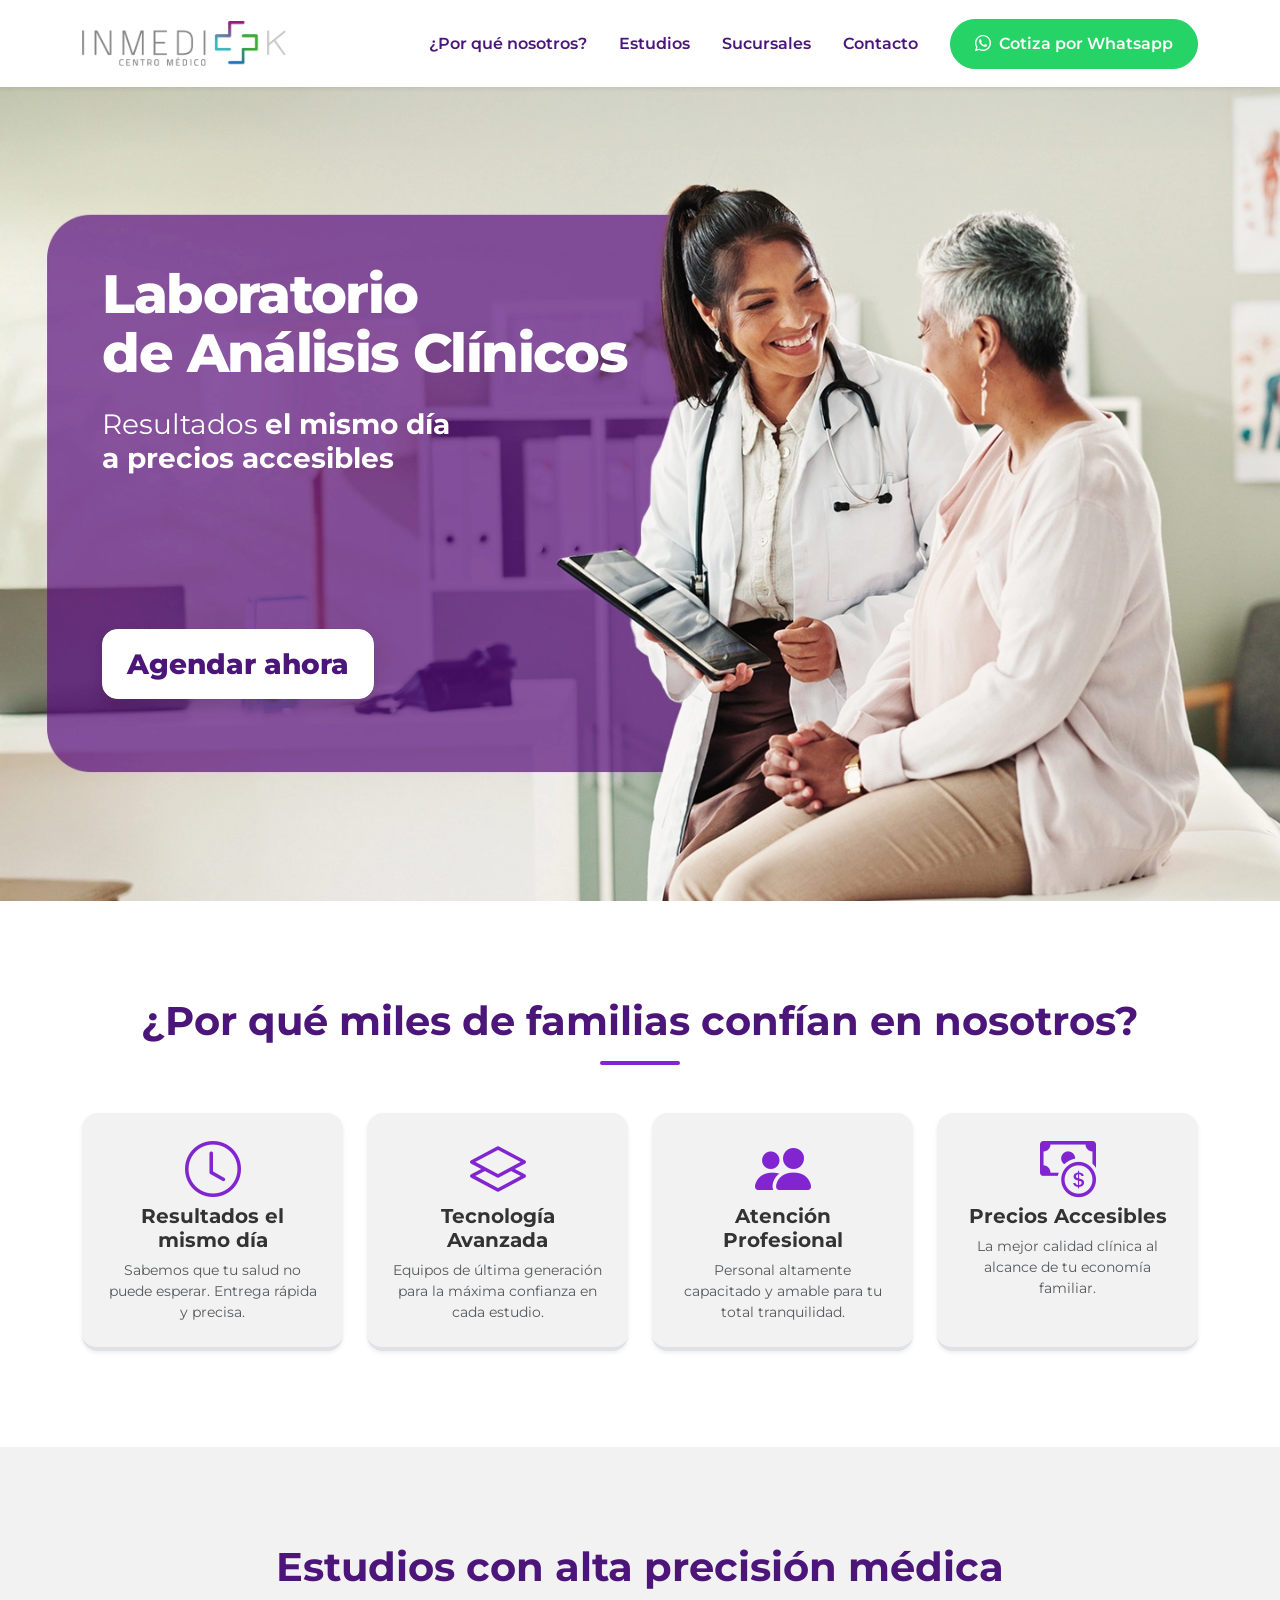
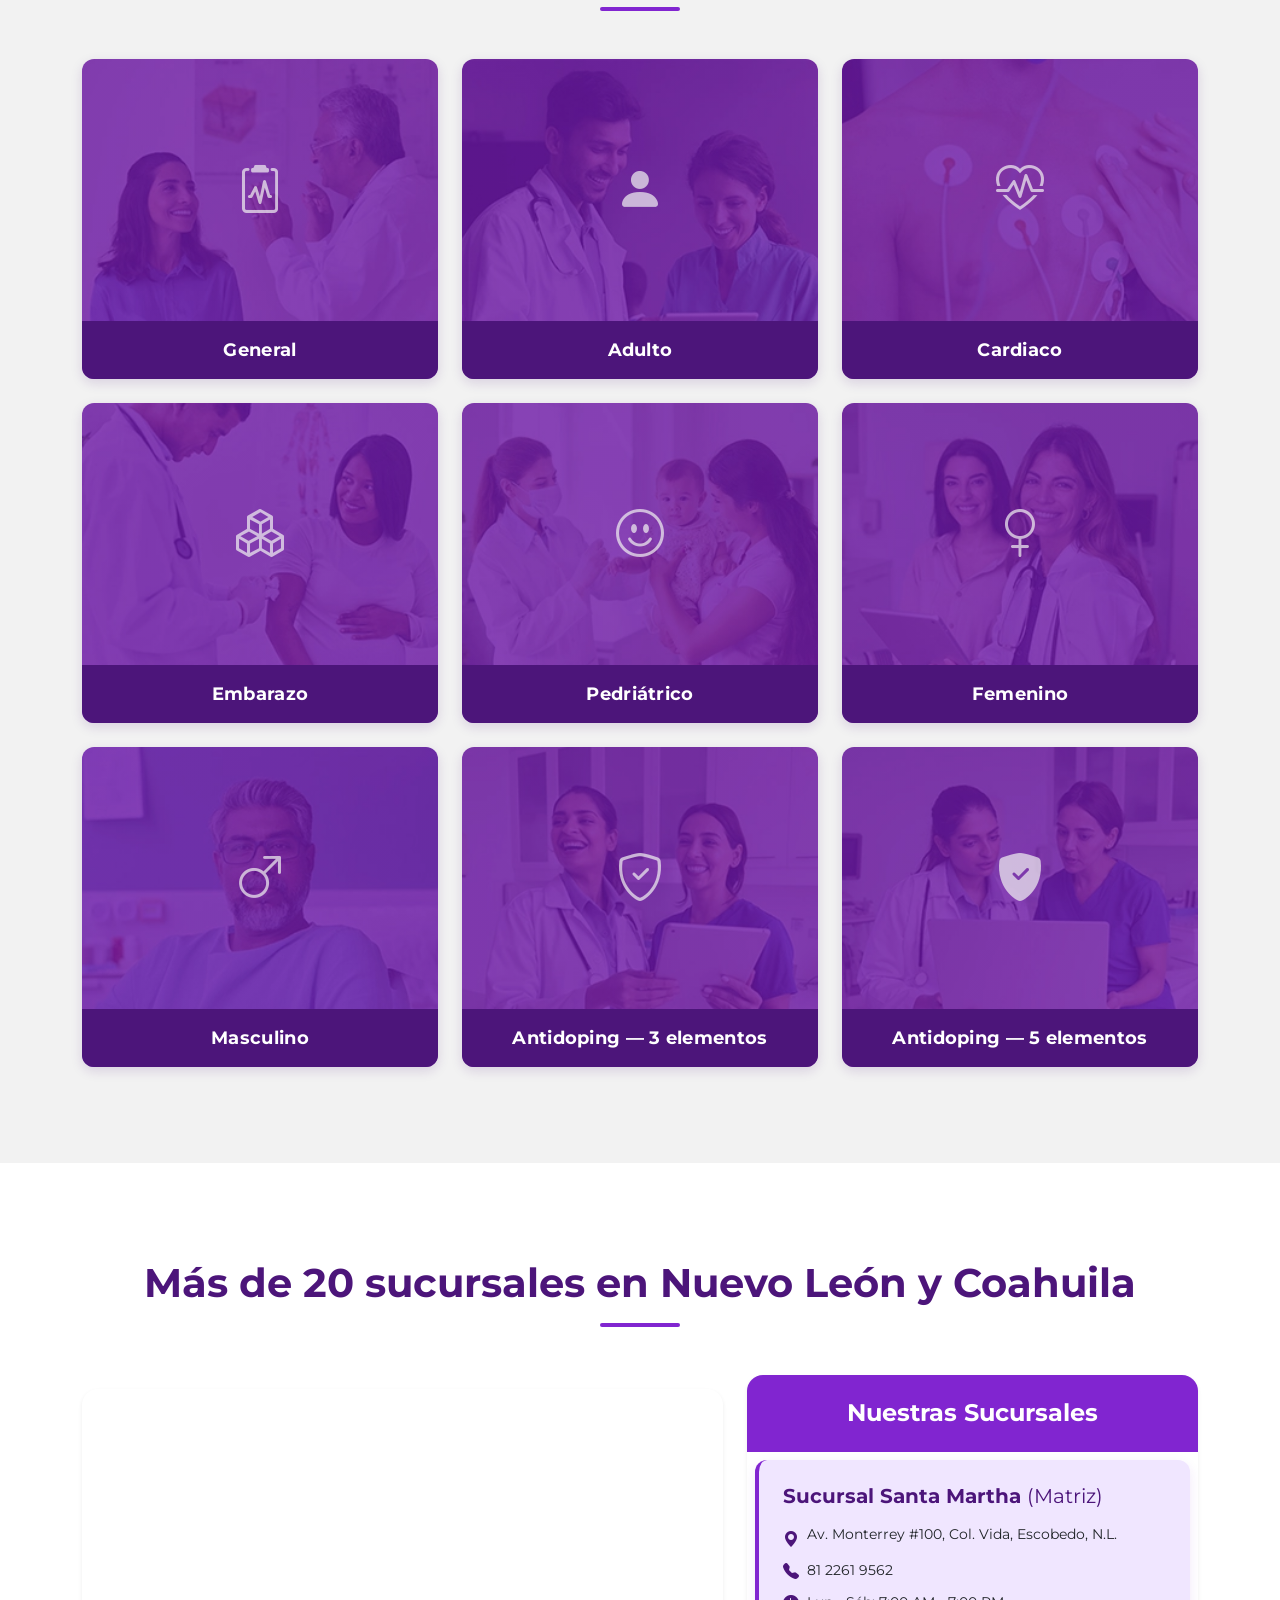
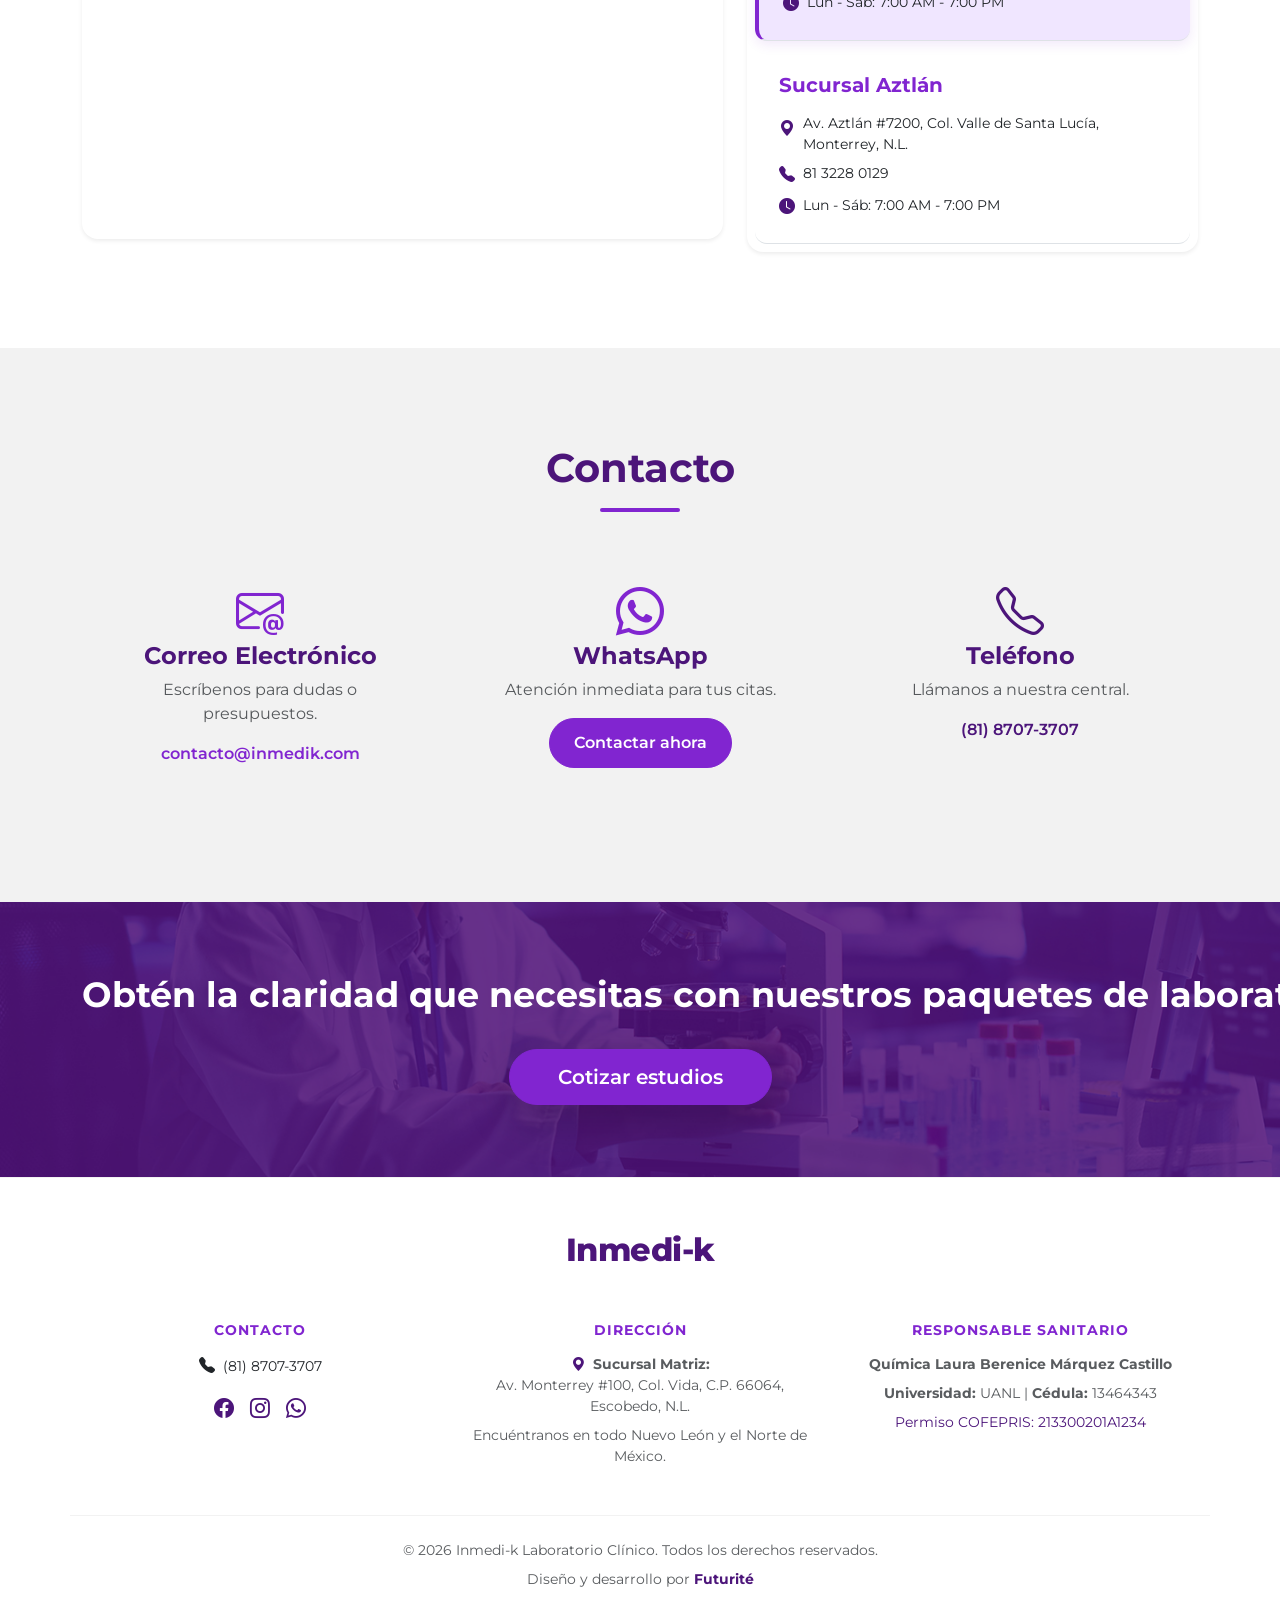
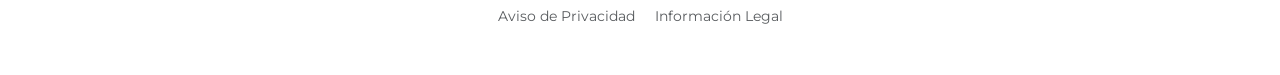
==== commit f67ff92d: "Cambio de numero de whastapp (81) 2572-7930, ahora es: (81) 8707-3707" ====
--- a/index.html
+++ b/index.html
@@ -59,7 +59,7 @@
                         <a class="nav-link text-secondary-custom fw-semibold px-3" href="#formulario">Contacto</a>
                     </li>
                     <li class="nav-item ms-lg-3 mt-3 mt-lg-0">
-                        <a class="btn btn-whatsapp rounded-pill px-4" href="https://wa.me/528125727930" target="_blank">
+                        <a class="btn btn-whatsapp rounded-pill px-4" href="https://wa.me/528187073707" target="_blank">
                             <i class="bi bi-whatsapp"></i> Cotiza por Whatsapp
                         </a>
                     </li>
@@ -91,7 +91,7 @@
                             </p>
                         </div>
                         <div class="hero-item-cta d-none d-sm-block">
-                            <a href="https://wa.me/528125727930" class="btn btn-white-custom shadow px-4">Agendar ahora</a>
+                            <a href="https://wa.me/528187073707" class="btn btn-white-custom shadow px-4">Agendar ahora</a>
                         </div>
                     </div>
                 </div>
@@ -102,7 +102,7 @@
     <!-- CTA Móvil (Solo visible en < 576px) -->
     <div class="d-block d-sm-none text-center py-4 bg-white">
         <div class="container">
-            <a href="https://wa.me/528125727930" class="btn btn-primary-custom btn-lg shadow w-100" style="font-size: 1.2rem; padding: 1rem;">Agendar ahora</a>
+            <a href="https://wa.me/528187073707" class="btn btn-primary-custom btn-lg shadow w-100" style="font-size: 1.2rem; padding: 1rem;">Agendar ahora</a>
         </div>
     </div>
 
@@ -710,7 +710,7 @@
                         <i class="bi bi-whatsapp display-5 text-primary-custom mb-3"></i>
                         <h4 class="fw-bold">WhatsApp</h4>
                         <p class="text-muted">Atención inmediata para tus citas.</p>
-                        <a href="https://wa.me/528125727930" class="btn btn-primary-custom rounded-pill px-4">Contactar ahora</a>
+                        <a href="https://wa.me/528187073707" class="btn btn-primary-custom rounded-pill px-4">Contactar ahora</a>
                     </div>
                 </div>
                 <div class="col-md-4">
@@ -718,7 +718,7 @@
                         <i class="bi bi-telephone display-5 text-secondary-custom mb-3"></i>
                         <h4 class="fw-bold">Teléfono</h4>
                         <p class="text-muted">Llámanos a nuestra central.</p>
-                        <p class="fw-semibold text-secondary-custom">(81) 2572-7930</p>
+                        <p class="fw-semibold text-secondary-custom">(81) 8707-3707</p>
                     </div>
                 </div>
             </div>
@@ -753,11 +753,11 @@
                 <div class="col-lg-4 mb-4 mb-lg-0">
                     <h5 class="fw-bold text-primary-custom mb-3" style="font-size: 0.85rem; letter-spacing: 1px;">
                         CONTACTO</h5>
-                    <p class="mb-0 small"><i class="bi bi-telephone-fill me-2 fs-6"></i>(81) 2572-7930</p>
+                    <p class="mb-0 small"><i class="bi bi-telephone-fill me-2 fs-6"></i>(81) 8707-3707</p>
                     <div class="d-flex justify-content-center gap-3 mt-3">
                         <a href="https://facebook.com" class="text-secondary-custom fs-5"><i class="bi bi-facebook"></i></a>
                         <a href="https://instagram.com" class="text-secondary-custom fs-5"><i class="bi bi-instagram"></i></a>
-                        <a href="https://wa.me/528125727930" class="text-secondary-custom fs-5"><i class="bi bi-whatsapp"></i></a>
+                        <a href="https://wa.me/528187073707" class="text-secondary-custom fs-5"><i class="bi bi-whatsapp"></i></a>
                     </div>
                 </div>
 
@@ -804,7 +804,7 @@
 
 
     <!-- Floating WhatsApp Button (Mobile Only <= 425px) -->
-    <a href="https://wa.me/521234567890" class="whatsapp-float" target="_blank">
+    <a href="https://wa.me/528187073707" class="whatsapp-float" target="_blank">
         <i class="bi bi-whatsapp"></i>
     </a>
 
